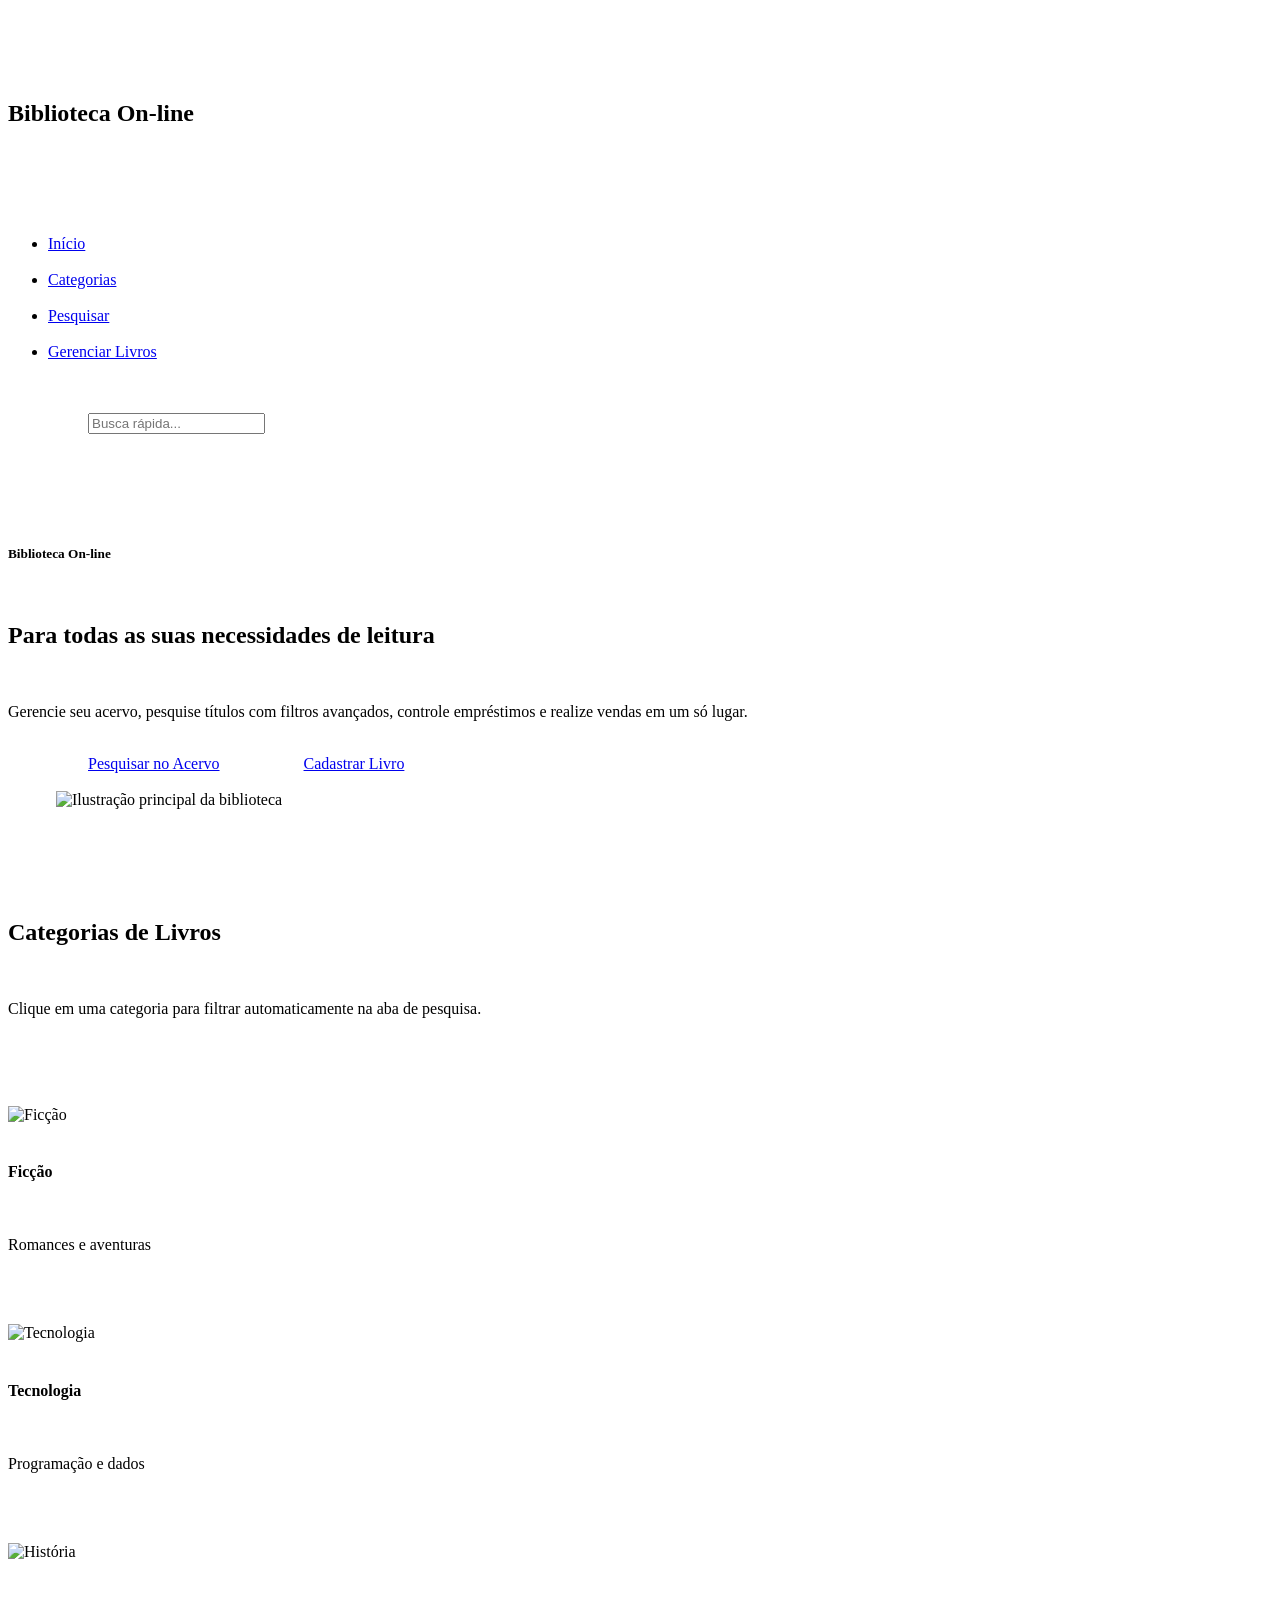
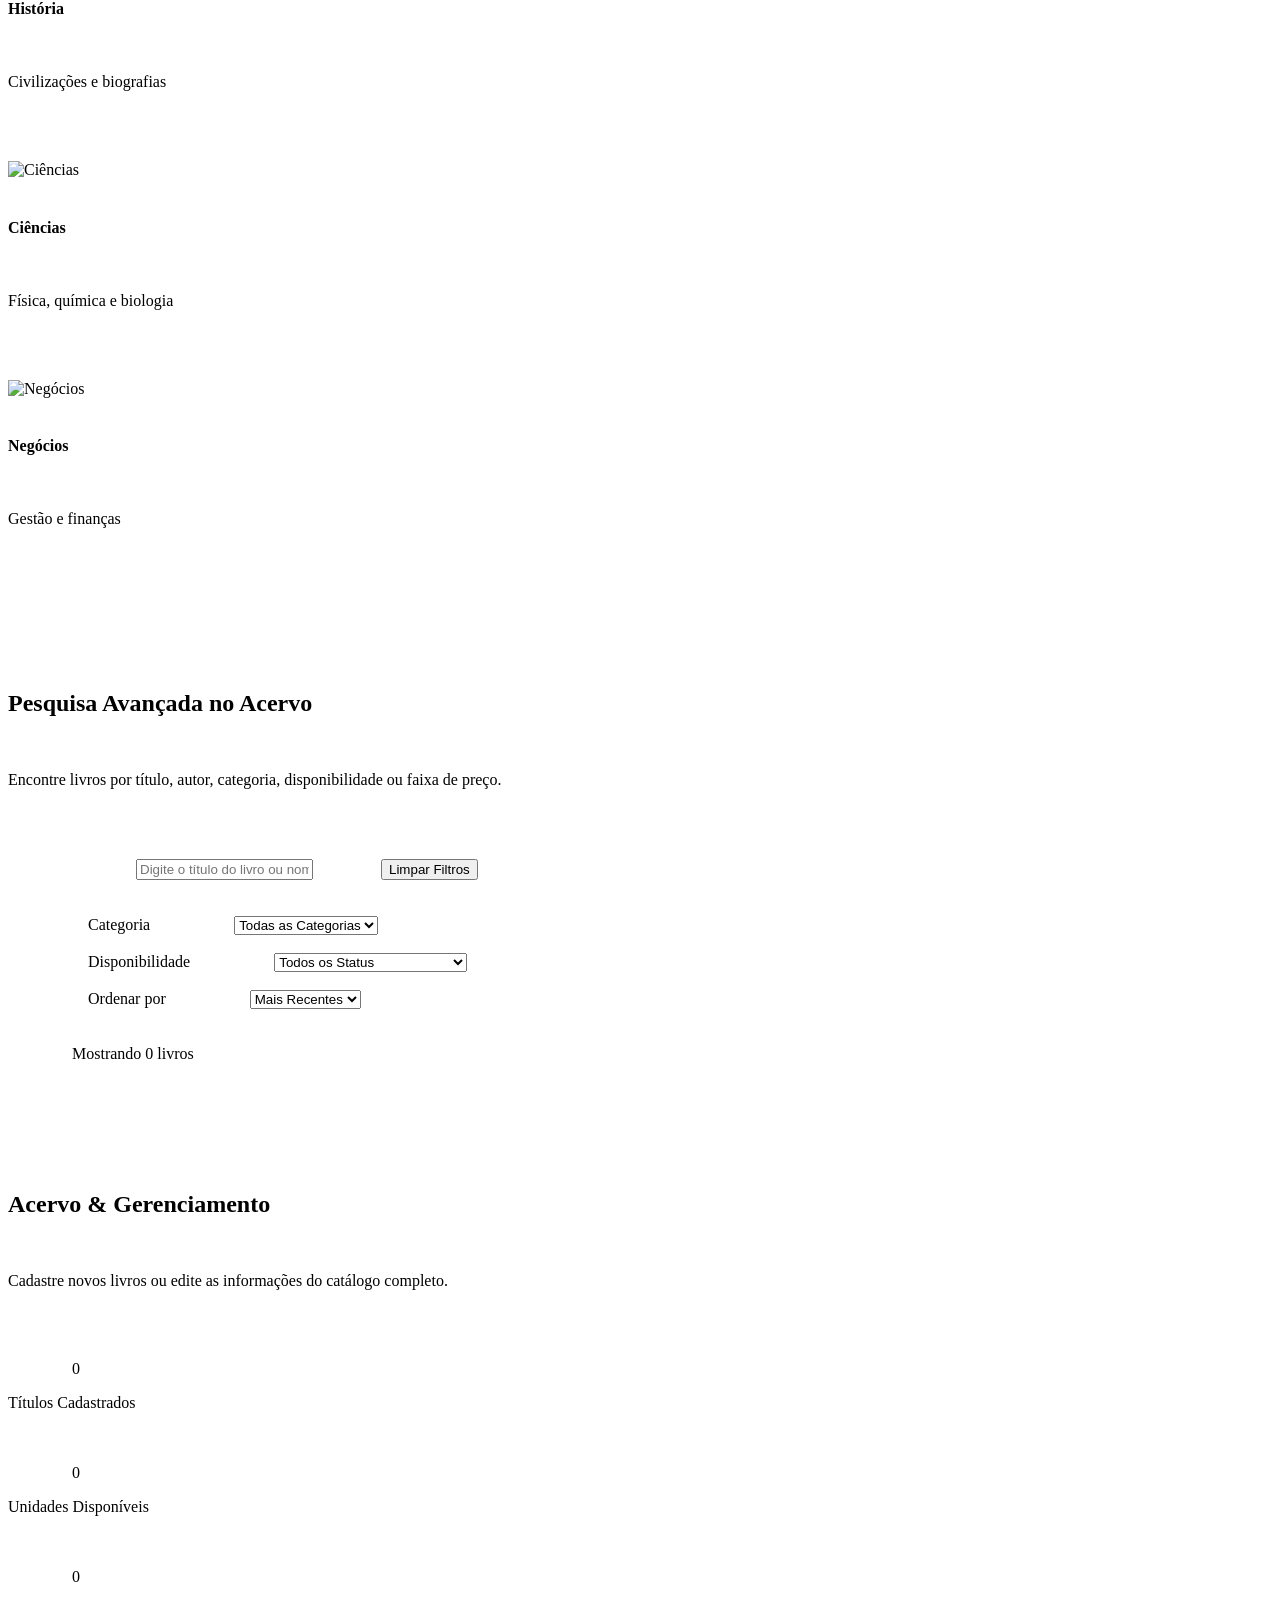
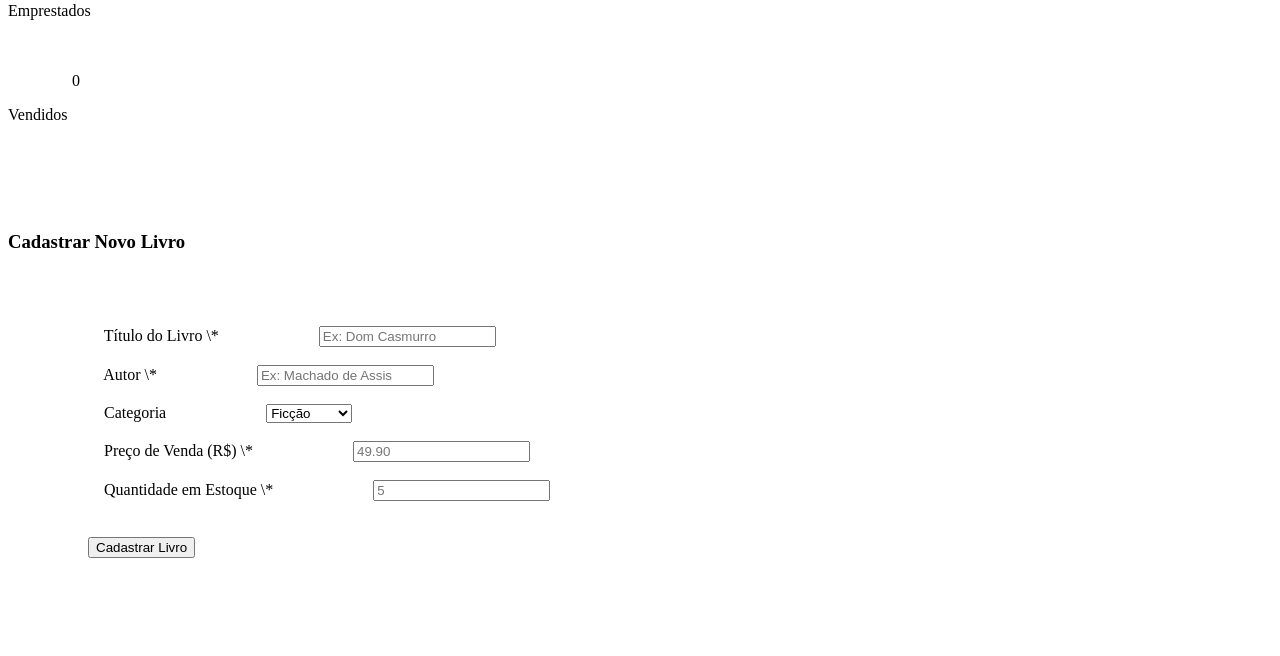
==== index.html @ e3239212 "Corrigir formatação do HTML da biblioteca" ====
<!DOCTYPE html>

<html lang="pt-br">

<head>

    <meta charset="UTF-8">

    <meta http-equiv="X-UA-Compatible" content="IE=edge">

    <meta name="viewport" content="width=device-width, initial-scale=1.0">

    <title>Biblioteca On-line</title>

    <!-- Google Fonts: Poppins -->

    <link href="https\://fonts.googleapis.com/css2?family=Poppins:wght\@300;400;500;600;700&display=swap" rel="stylesheet">

    <!-- Boxicons CDN -->

    <link rel="stylesheet" href="https\://unpkg.com/boxicons\@latest/css/boxicons.min.css">

    <!-- CSS Customizado -->

    <link rel="stylesheet" href="./style.css">

</head>

<body>

    <header id="inicio">

        <nav class="navbar">

            <div class="logo">

                <h2>Biblioteca On-line</h2>

            </div>



            <div class="navmenu">

                <ul>        

                    <li><a href="#inicio">Início</a></li>

                    <li><a href="#categorias">Categorias</a></li>

                    <li><a href="#pesquisa" class="nav-destaque"><i class="bx bx-search"></i> Pesquisar</a></li>

                    <li><a href="#catalogo">Gerenciar Livros</a></li>

                </ul>



                <div class="campo-de-busca">

                    <input type="search" id="inputBuscaTopo" class="procurar" placeholder="Busca rápida...">

                    <i class="bx bx-search" id="btnBuscaTopo"></i>

                </div>

            </div>

        </nav>



        <div class="main-header">

            <div class="header">

                <h5>Biblioteca On-line</h5>

                <h2>Para todas as suas necessidades de leitura</h2>

                <p>Gerencie seu acervo, pesquise títulos com filtros avançados, controle empréstimos e realize vendas em um só lugar.</p>

                <div class="hero-btns">

                    <a href="#pesquisa" class="btn">Pesquisar no Acervo</a>

                    <a href="#catalogo" class="btn btn-outline">Cadastrar Livro</a>

                </div>

            </div>



            <img src="./images/slider-img.png" alt="Ilustração principal da biblioteca">

        </div>

    </header>



    <!-- Seção de Categorias -->

    <section class="categories" id="categorias">

        <div class="cat-row">

            <div class="cat-header">

                <h2>Categorias de Livros</h2>

                <p>Clique em uma categoria para filtrar automaticamente na aba de pesquisa.</p>

            </div>



            <div class="cat-books">

                <div class="books cat-clicavel" onclick="filtrarPorCategoria('Ficção')">

                    <div class="book-img"><img src="./images/cat1.png" alt="Ficção"></div>

                    <h4>Ficção</h4>

                    <p>Romances e aventuras</p>

                </div>

                <div class="books cat-clicavel" onclick="filtrarPorCategoria('Tecnologia')">

                    <div class="book-img"><img src="./images/cat2.png" alt="Tecnologia"></div>

                    <h4>Tecnologia</h4>

                    <p>Programação e dados</p>

                </div>

                <div class="books cat-clicavel" onclick="filtrarPorCategoria('História')">

                    <div class="book-img"><img src="./images/cat3.png" alt="História"></div>

                    <h4>História</h4>

                    <p>Civilizações e biografias</p>

                </div>

                <div class="books cat-clicavel" onclick="filtrarPorCategoria('Ciências')">

                    <div class="book-img"><img src="./images/cat4.png" alt="Ciências"></div>

                    <h4>Ciências</h4>

                    <p>Física, química e biologia</p>

                </div>

                <div class="books cat-clicavel" onclick="filtrarPorCategoria('Negócios')">

                    <div class="book-img"><img src="./images/cat5.png" alt="Negócios"></div>

                    <h4>Negócios</h4>

                    <p>Gestão e finanças</p>

                </div>

            </div>

        </div>

    </section>



    <!-- ABA EXCLUSIVA DE PESQUISA AVANÇADA -->

    <section class="pesquisa-section" id="pesquisa">

        <div class="cat-header">

            <h2>Pesquisa Avançada no Acervo</h2>

            <p>Encontre livros por título, autor, categoria, disponibilidade ou faixa de preço.</p>

        </div>



        <div class="pesquisa-box">

            <div class="pesquisa-barra-principal">

                <i class="bx bx-search"></i>

                <input type="text" id="pesquisaTexto" placeholder="Digite o título do livro ou nome do autor...">

                <button type="button" id="btnLimparPesquisa" class="btn-limpar-pesquisa">Limpar Filtros</button>

            </div>



            <div class="pesquisa-filtros-grid">

                <div class="input-group">

                    <label for="filtroCategoria">Categoria</label>

                    <select id="filtroCategoria">

                        <option value="todas">Todas as Categorias</option>

                        <option value="Ficção">Ficção</option>

                        <option value="Tecnologia">Tecnologia</option>

                        <option value="História">História</option>

                        <option value="Ciências">Ciências</option>

                        <option value="Negócios">Negócios</option>

                    </select>

                </div>



                <div class="input-group">

                    <label for="filtroStatus">Disponibilidade</label>

                    <select id="filtroStatus">

                        <option value="todos">Todos os Status</option>

                        <option value="disponivel">Disponível em Estoque</option>

                        <option value="emprestado">Com Unidades Emprestadas</option>

                        <option value="esgotado">Esgotados (Estoque 0)</option>

                    </select>

                </div>



                <div class="input-group">

                    <label for="filtroOrdenacao">Ordenar por</label>

                    <select id="filtroOrdenacao">

                        <option value="recentes">Mais Recentes</option>

                        <option value="az">Título (A - Z)</option>

                        <option value="menor-preco">Menor Preço</option>

                        <option value="maior-preco">Maior Preço</option>

                        <option value="maior-estoque">Maior Estoque</option>

                    </select>

                </div>

            </div>



            <div class="pesquisa-status-bar">

                <span id="contadorResultados">Mostrando 0 livros</span>

            </div>

        </div>



        <!-- Resultados da Pesquisa -->

        <div id="resultadosPesquisa" class="livros-grid"></div>

    </section>



    <!-- Seção de Gerenciamento (Cadastrar, Editar, Emprestar, Comprar, Excluir) -->

    <section class="catalogo-section" id="catalogo">

        <div class="cat-header">

            <h2>Acervo & Gerenciamento</h2>

            <p>Cadastre novos livros ou edite as informações do catálogo completo.</p>

        </div>



        <!-- Painel de Resumo -->

        <div class="resumo-painel">

            <div class="card-resumo">

                <span id="totalLivros">0</span>

                <p>Títulos Cadastrados</p>

            </div>

            <div class="card-resumo">

                <span id="totalDisponiveis">0</span>

                <p>Unidades Disponíveis</p>

            </div>

            <div class="card-resumo">

                <span id="totalEmprestados">0</span>

                <p>Emprestados</p>

            </div>

            <div class="card-resumo">

                <span id="totalVendidos">0</span>

                <p>Vendidos</p>

            </div>

        </div>



        <!-- Formulário de Cadastro / Edição -->

        <div class="form-container">

            <h3 id="formTitulo">Cadastrar Novo Livro</h3>

            <form id="livroForm">

                <input type="hidden" id="livroId">



                <div class="form-grid">

                    <div class="input-group">

                        <label for="titulo">Título do Livro \*</label>

                        <input type="text" id="titulo" placeholder="Ex: Dom Casmurro" *required*>

                    </div>



                    <div class="input-group">

                        <label for="autor">Autor \*</label>

                        <input type="text" id="autor" placeholder="Ex: Machado de Assis" *required*>

                    </div>



                    <div class="input-group">

                        <label for="categoria">Categoria</label>

                        <select id="categoria">

                            <option value="Ficção">Ficção</option>

                            <option value="Tecnologia">Tecnologia</option>

                            <option value="História">História</option>

                            <option value="Ciências">Ciências</option>

                            <option value="Negócios">Negócios</option>

                        </select>

                    </div>



                    <div class="input-group">

                        <label for="preco">Preço de Venda (R$) \*</label>

                        <input type="number" id="preco" step="0.01" min="0" placeholder="49.90" *required*>

                    </div>



                    <div class="input-group">

                        <label for="estoque">Quantidade em Estoque \*</label>

                        <input type="number" id="estoque" min="0" placeholder="5" *required*>

                    </div>

                </div>



                <div class="form-actions">

                    <button type="submit" class="btn-salvar" id="btnSalvar">Cadastrar Livro</button>

                    <button type="button" class="btn-cancelar" id="btnCancelar" style="display: none;">Cancelar Edição</button>

                </div>

            </form>

        </div>



        <!-- Lista Completa do Acervo -->

        <div id="listaLivros" class="livros-grid"></div>

    </section>



    <!-- Arquivo JavaScript -->

    <script src="./script.js"></script>

</body>

</html>
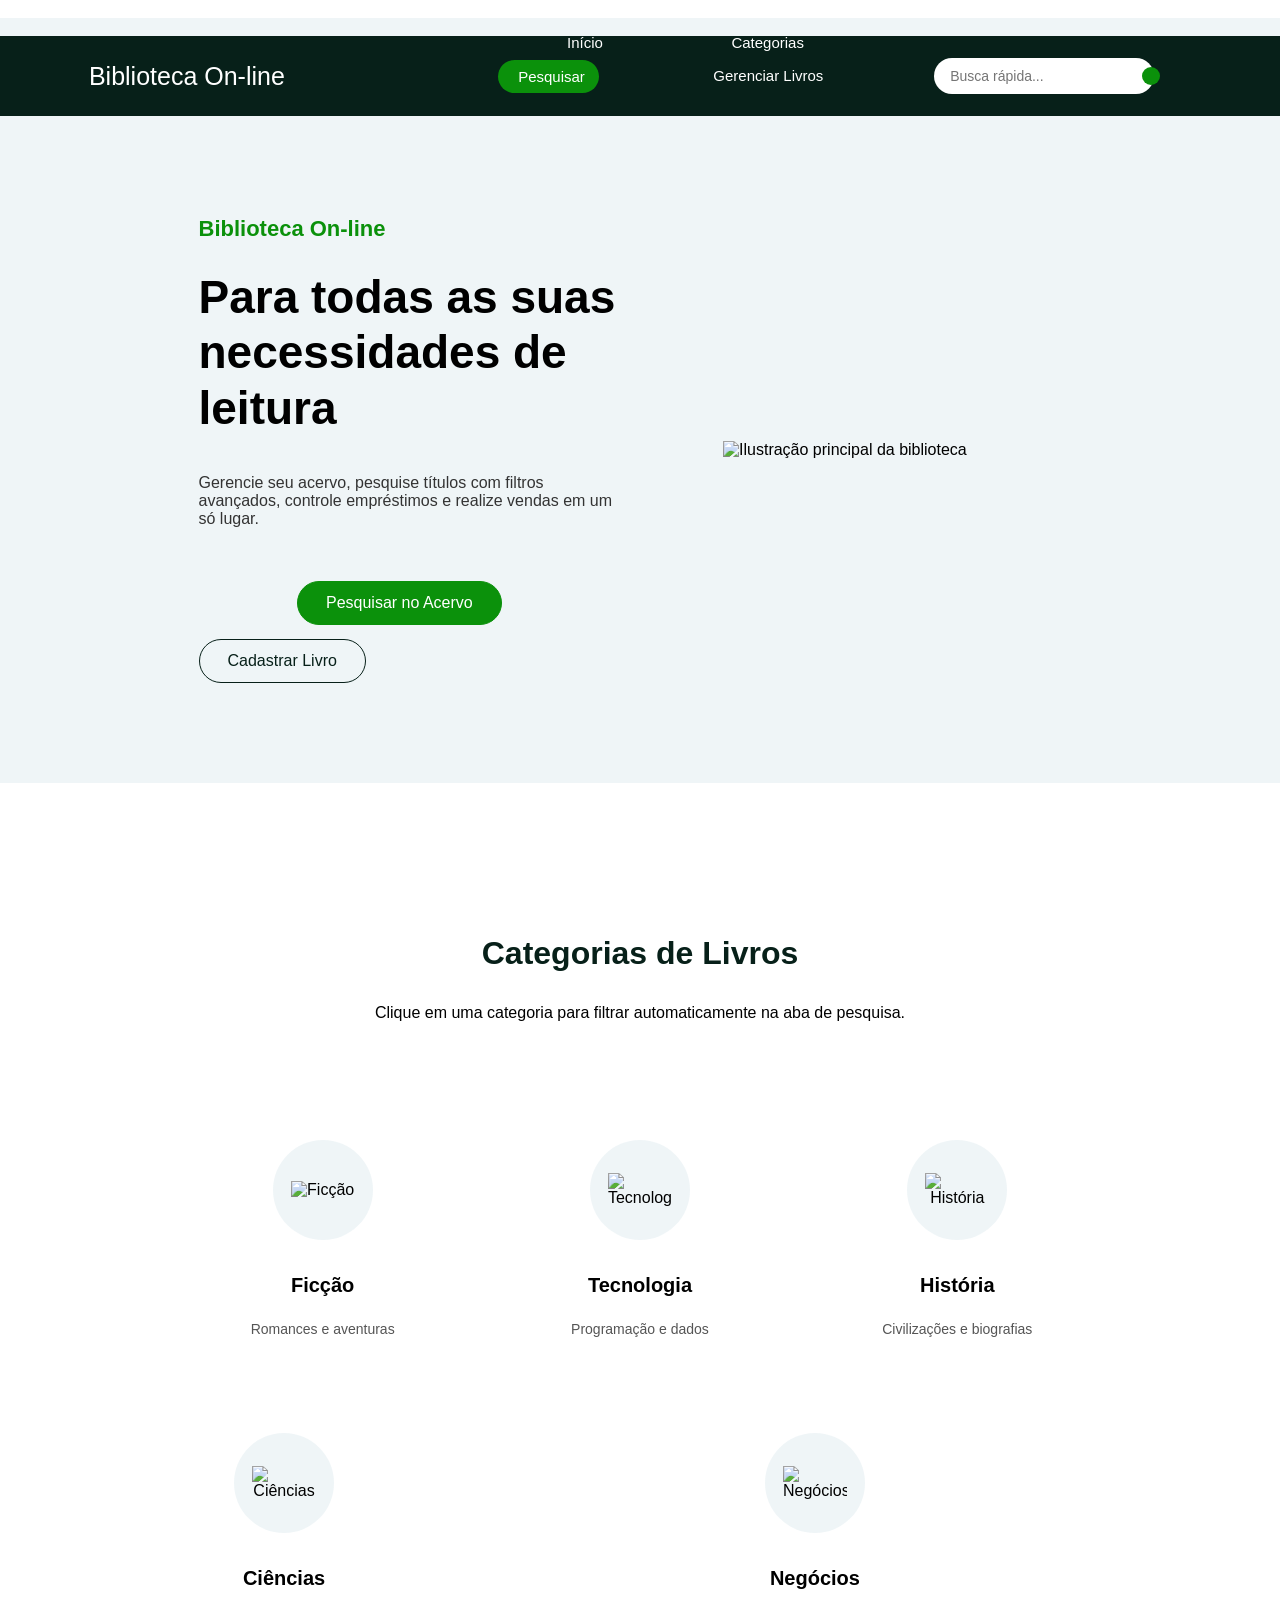
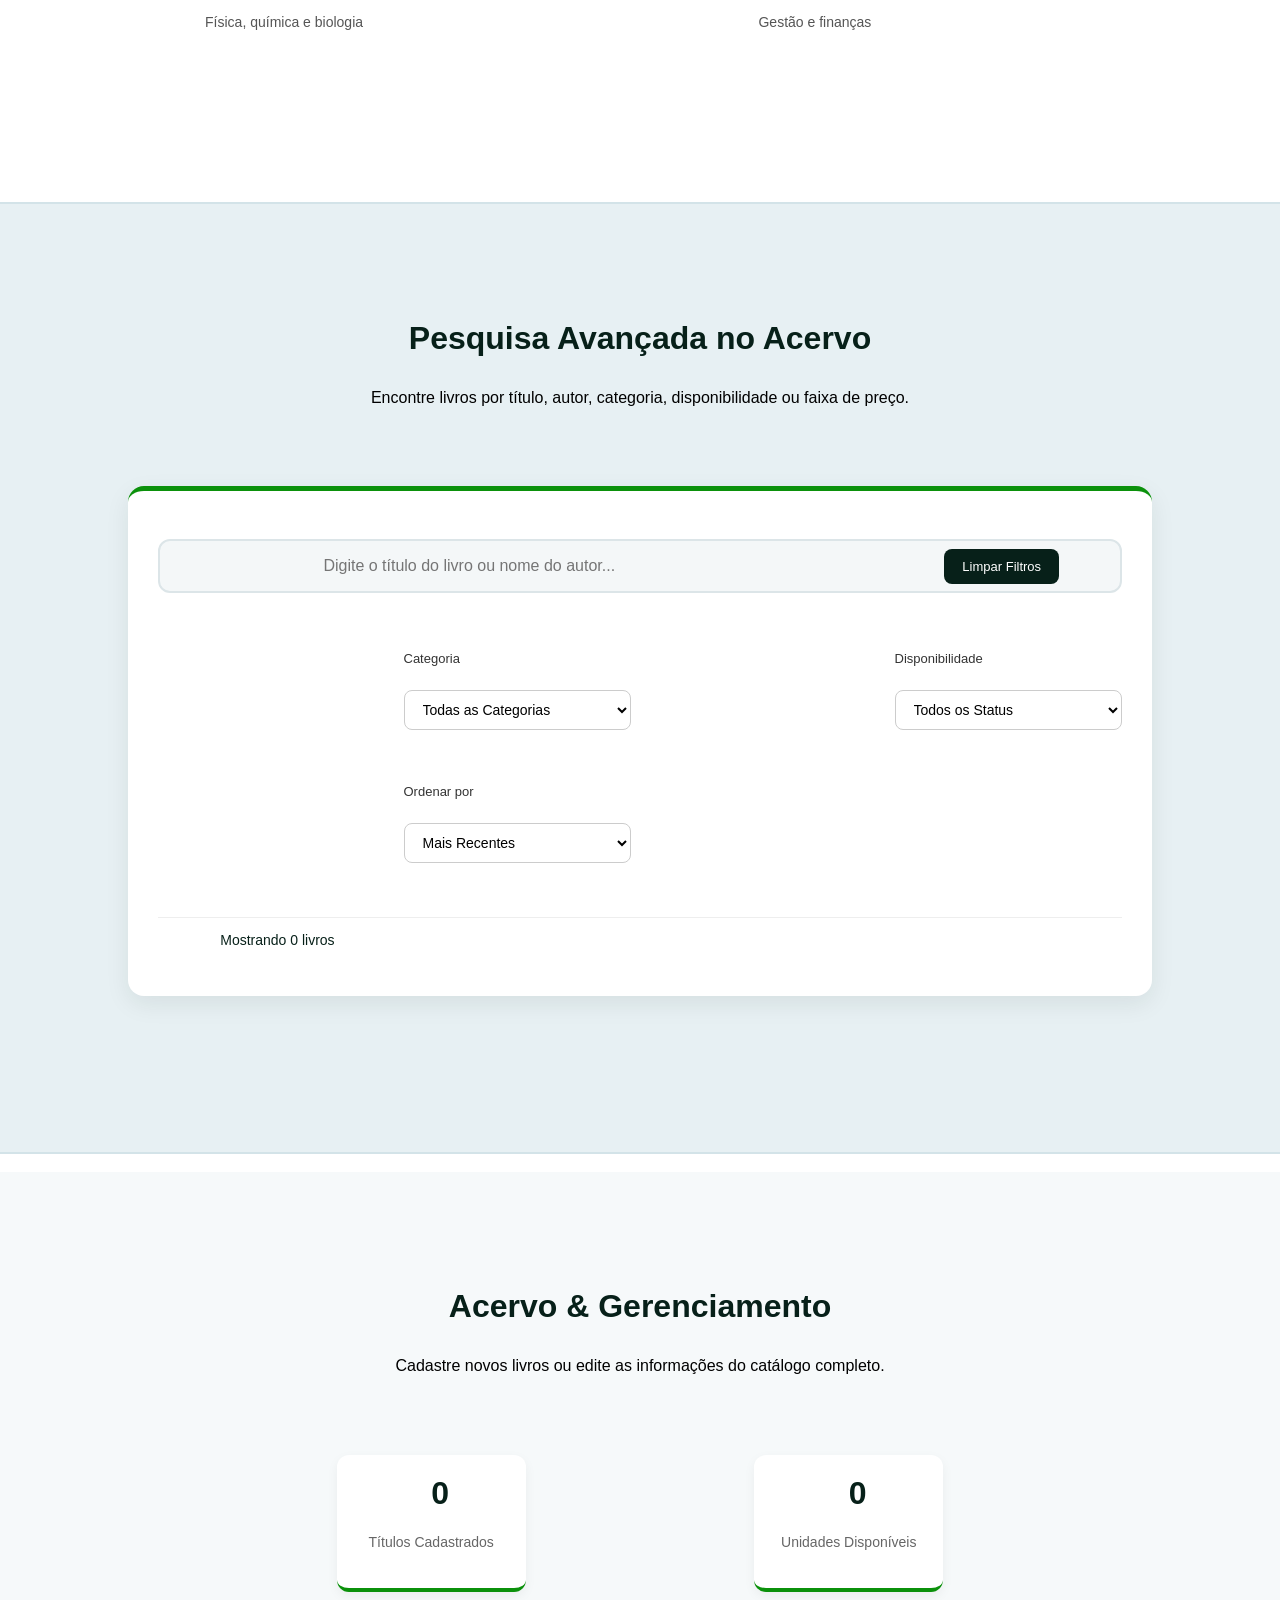
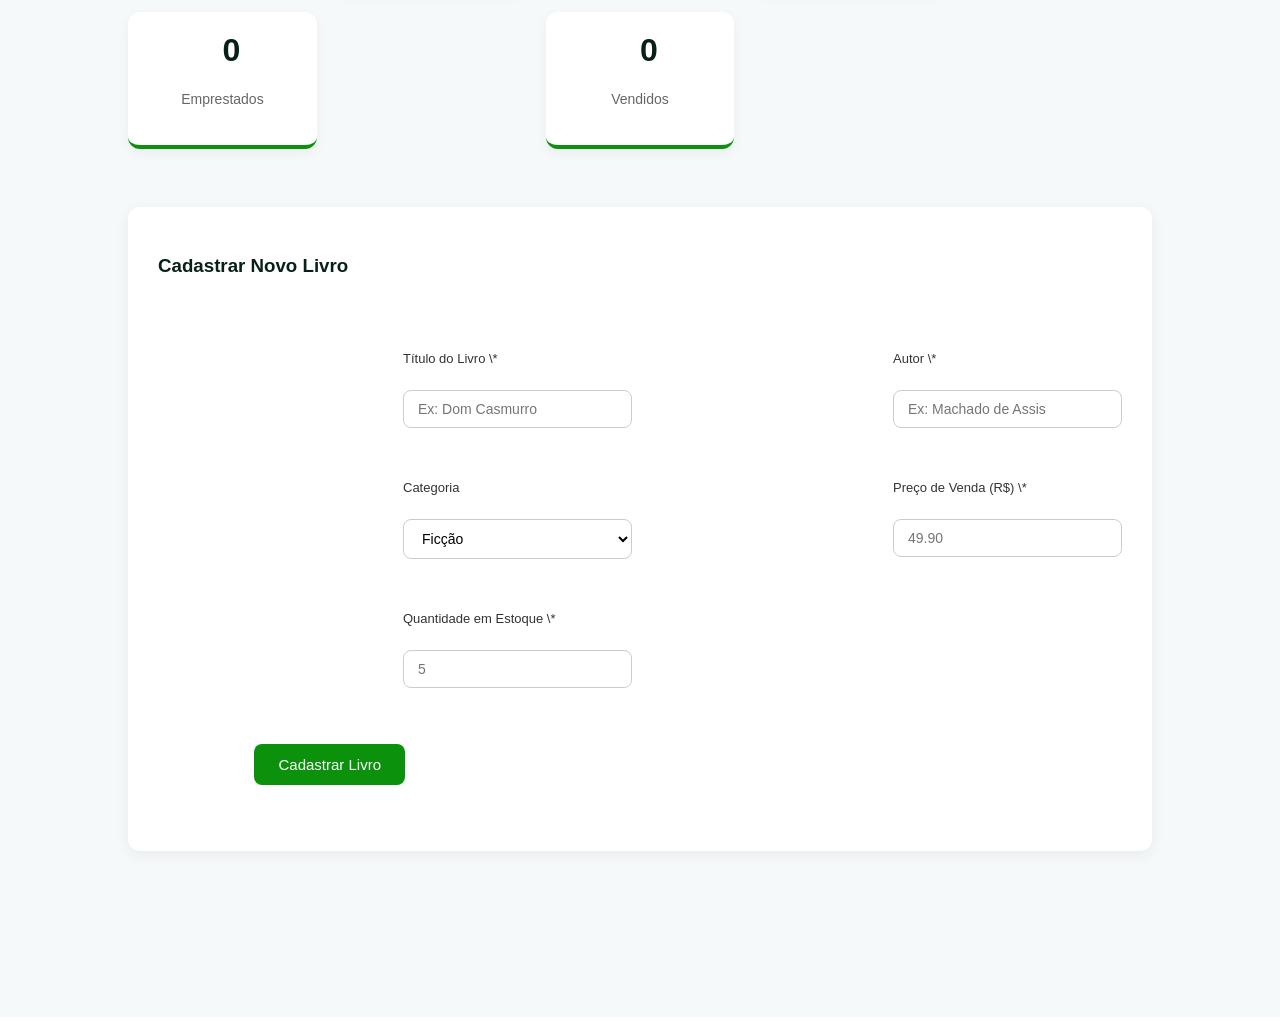
==== commit b12a7932: "Corrige recursos e carregamento do Supabase" ====
--- a/index.html
+++ b/index.html
@@ -364,7 +364,7 @@
 
                         <label for="titulo">Título do Livro \*</label>
 
-                        <input type="text" id="titulo" placeholder="Ex: Dom Casmurro" *required*>
+                        <input type="text" id="titulo" placeholder="Ex: Dom Casmurro" required>
 
                     </div>
 
@@ -374,7 +374,7 @@
 
                         <label for="autor">Autor \*</label>
 
-                        <input type="text" id="autor" placeholder="Ex: Machado de Assis" *required*>
+                        <input type="text" id="autor" placeholder="Ex: Machado de Assis" required>
 
                     </div>
 
@@ -406,7 +406,7 @@
 
                         <label for="preco">Preço de Venda (R$) \*</label>
 
-                        <input type="number" id="preco" step="0.01" min="0" placeholder="49.90" *required*>
+                        <input type="number" id="preco" step="0.01" min="0" placeholder="49.90" required>
 
                     </div>
 
@@ -416,7 +416,7 @@
 
                         <label for="estoque">Quantidade em Estoque \*</label>
 
-                        <input type="number" id="estoque" min="0" placeholder="5" *required*>
+                        <input type="number" id="estoque" min="0" placeholder="5" required>
 
                     </div>
 
--- a/style.css
+++ b/style.css
@@ -0,0 +1,746 @@
+* {
+    margin: 0;
+    padding: 0;
+    box-sizing: border-box;
+    text-decoration: none;
+    list-style: none;
+    font-family: 'Poppins', sans-serif;
+}
+
+html {
+    scroll-behavior: smooth;
+}
+
+.navbar {
+    display: flex;
+    justify-content: space-between;
+    align-items: center;
+    width: 100%;
+    height: 80px;
+    background: #072019;
+    padding: 0 40px;
+    position: sticky;
+    top: 0;
+    z-index: 1000;
+}
+
+.navbar h2 {
+    color: #ffffff;
+    font-size: 25px;
+    font-weight: 500;
+}
+
+.navmenu {
+    display: flex;
+    align-items: center;
+    gap: 20px;
+}
+
+.navmenu li {
+    display: inline-block;
+}
+
+.navmenu li a {
+    color: #ffffff;
+    padding: 8px 14px;
+    font-size: 15px;
+    font-weight: 500;
+    border-radius: 20px;
+    transition: all 0.3s;
+}
+
+.navmenu li a:hover {
+    color: #0b910b;
+}
+
+.navmenu li a.nav-destaque {
+    background-color: #0b910b;
+    color: #ffffff;
+    display: inline-flex;
+    align-items: center;
+    gap: 6px;
+}
+
+.navmenu li a.nav-destaque:hover {
+    background-color: #086e08;
+    color: #ffffff;
+}
+
+.campo-de-busca {
+    display: flex;
+    align-items: center;
+    position: relative;
+}
+
+.campo-de-busca .procurar {
+    padding: 10px 42px 10px 16px;
+    border-radius: 50px;
+    font-size: 14px;
+    border: none;
+    outline: none;
+    width: 220px;
+}
+
+.campo-de-busca i {
+    color: #ffffff;
+    position: absolute;
+    right: 4px;
+    background-color: #0b910b;
+    padding: 9px;
+    border-radius: 50%;
+    cursor: pointer;
+}
+
+header {
+    background: #e7f0f3ac;
+    width: 100%;
+    min-height: 85vh;
+    display: flex;
+    flex-direction: column;
+}
+
+.main-header {
+    width: 80%;
+    margin: auto;
+    display: flex;
+    align-items: center;
+    justify-content: space-between;
+    padding: 40px 0;
+    gap: 30px;
+}
+
+.main-header h5 {
+    font-size: 22px;
+    color: #0b910b;
+    font-weight: 600;
+}
+
+.main-header h2 {
+    color: #000000;
+    font-size: 46px;
+    max-width: 500px;
+    margin: 10px 0 20px 0;
+    line-height: 1.2;
+}
+
+.main-header p {
+    margin-bottom: 35px;
+    max-width: 500px;
+    color: #333;
+}
+
+.hero-btns {
+    display: flex;
+    gap: 14px;
+    flex-wrap: wrap;
+}
+
+.main-header .btn {
+    display: inline-block;
+    background: #0b910b;
+    border: 1px solid #0b910b;
+    font-size: 16px;
+    color: #ffffff;
+    padding: 12px 28px;
+    border-radius: 50px;
+    transition: all 0.3s;
+}
+
+.main-header .btn:hover {
+    background: #086e08;
+}
+
+.main-header .btn-outline {
+    background: transparent;
+    color: #072019;
+    border-color: #072019;
+}
+
+.main-header .btn-outline:hover {
+    background: #072019;
+    color: #ffffff;
+}
+
+/* Categorias */
+.categories {
+    width: 80%;
+    margin: auto;
+    padding: 80px 0;
+    text-align: center;
+}
+
+.cat-header {
+    max-width: 650px;
+    margin: 0 auto 40px auto;
+    text-align: center;
+}
+
+.cat-header h2 {
+    font-size: 32px;
+    padding-bottom: 10px;
+    color: #072019;
+}
+
+.cat-books {
+    display: flex;
+    justify-content: space-around;
+    flex-wrap: wrap;
+    gap: 20px;
+}
+
+.cat-books .books {
+    width: 200px;
+    padding: 20px;
+    border-radius: 14px;
+    transition: transform 0.25s, box-shadow 0.25s;
+}
+
+.cat-clicavel {
+    cursor: pointer;
+}
+
+.cat-clicavel:hover {
+    transform: translateY(-6px);
+    box-shadow: 0 8px 20px rgba(0,0,0,0.08);
+    background-color: #ffffff;
+}
+
+.cat-books .books .book-img {
+    background-color: #e7f0f3ac;
+    padding: 18px;
+    border-radius: 50%;
+    width: 100px;
+    height: 100px;
+    margin: 0 auto;
+    display: flex;
+    align-items: center;
+    justify-content: center;
+}
+
+.cat-books .books img {
+    width: 100%;
+}
+
+.cat-books .books h4 {
+    margin-top: 16px;
+    font-size: 20px;
+}
+
+.cat-books .books p {
+    font-size: 14px;
+    color: #555;
+    padding-top: 6px;
+}
+
+/* ABA EXCLUSIVA DE PESQUISA */
+.pesquisa-section {
+    background-color: #e7f0f3;
+    padding: 80px 10%;
+    border-top: 2px solid #d3e3e8;
+    border-bottom: 2px solid #d3e3e8;
+}
+
+.pesquisa-box {
+    background: #ffffff;
+    padding: 30px;
+    border-radius: 16px;
+    box-shadow: 0 8px 25px rgba(7, 32, 25, 0.08);
+    margin-bottom: 40px;
+    border-top: 5px solid #0b910b;
+}
+
+.pesquisa-barra-principal {
+    display: flex;
+    align-items: center;
+    background: #f4f7f8;
+    border: 2px solid #dce5e8;
+    border-radius: 12px;
+    padding: 6px 12px 6px 18px;
+    margin-bottom: 22px;
+    transition: border-color 0.3s;
+}
+
+.pesquisa-barra-principal:focus-within {
+    border-color: #0b910b;
+    background: #ffffff;
+}
+
+.pesquisa-barra-principal i {
+    font-size: 24px;
+    color: #0b910b;
+    margin-right: 12px;
+}
+
+.pesquisa-barra-principal input {
+    flex: 1;
+    border: none;
+    background: transparent;
+    font-size: 16px;
+    padding: 10px 0;
+    outline: none;
+    color: #072019;
+}
+
+.btn-limpar-pesquisa {
+    background: #072019;
+    color: #ffffff;
+    border: none;
+    padding: 10px 18px;
+    border-radius: 8px;
+    font-size: 13px;
+    font-weight: 500;
+    cursor: pointer;
+    transition: background 0.3s;
+}
+
+.btn-limpar-pesquisa:hover {
+    background: #0b910b;
+}
+
+.pesquisa-filtros-grid {
+    display: grid;
+    grid-template-columns: repeat(auto-fit, minmax(220px, 1fr));
+    gap: 18px;
+}
+
+.pesquisa-status-bar {
+    margin-top: 18px;
+    padding-top: 14px;
+    border-top: 1px solid #eee;
+    font-size: 14px;
+    font-weight: 500;
+    color: #072019;
+}
+
+.sem-resultados {
+    grid-column: 1 / -1;
+    text-align: center;
+    background: #ffffff;
+    padding: 40px;
+    border-radius: 12px;
+    color: #555;
+}
+
+/* Seção de Catálogo e Gerenciamento */
+.catalogo-section {
+    background-color: #f6f9fa;
+    padding: 80px 10%;
+}
+
+.resumo-painel {
+    display: grid;
+    grid-template-columns: repeat(auto-fit, minmax(180px, 1fr));
+    gap: 20px;
+    margin-bottom: 40px;
+}
+
+.card-resumo {
+    background: #ffffff;
+    padding: 20px;
+    border-radius: 12px;
+    text-align: center;
+    box-shadow: 0 4px 12px rgba(0,0,0,0.05);
+    border-bottom: 4px solid #0b910b;
+}
+
+.card-resumo span {
+    font-size: 32px;
+    font-weight: 700;
+    color: #072019;
+}
+
+.card-resumo p {
+    font-size: 14px;
+    color: #666;
+    margin-top: 4px;
+}
+
+/* Formulário */
+.form-container {
+    background: #ffffff;
+    padding: 30px;
+    border-radius: 12px;
+    box-shadow: 0 4px 15px rgba(0,0,0,0.06);
+    margin-bottom: 50px;
+}
+
+.form-container h3 {
+    margin-bottom: 20px;
+    color: #072019;
+}
+
+.form-grid {
+    display: grid;
+    grid-template-columns: repeat(auto-fit, minmax(200px, 1fr));
+    gap: 16px;
+}
+
+.input-group {
+    display: flex;
+    flex-direction: column;
+}
+
+.input-group label {
+    font-size: 13px;
+    font-weight: 500;
+    margin-bottom: 6px;
+    color: #333;
+}
+
+.input-group input,
+.input-group select {
+    padding: 10px 14px;
+    border: 1px solid #ccc;
+    border-radius: 8px;
+    font-size: 14px;
+    outline: none;
+    background: #fff;
+}
+
+.input-group input:focus,
+.input-group select:focus {
+    border-color: #0b910b;
+}
+
+.form-actions {
+    margin-top: 20px;
+    display: flex;
+    gap: 12px;
+}
+
+.btn-salvar {
+    background: #0b910b;
+    color: #fff;
+    border: none;
+    padding: 12px 24px;
+    border-radius: 8px;
+    font-size: 15px;
+    font-weight: 500;
+    cursor: pointer;
+    transition: background 0.3s;
+}
+
+.btn-salvar:hover {
+    background: #086e08;
+}
+
+.btn-cancelar {
+    background: #6c757d;
+    color: #fff;
+    border: none;
+    padding: 12px 24px;
+    border-radius: 8px;
+    font-size: 15px;
+    cursor: pointer;
+}
+
+/* Grid de Livros */
+.livros-grid {
+    display: grid;
+    grid-template-columns: repeat(auto-fill, minmax(290px, 1fr));
+    gap: 24px;
+}
+
+.livro-card {
+    background: #ffffff;
+    border-radius: 12px;
+    padding: 22px;
+    box-shadow: 0 4px 12px rgba(0,0,0,0.06);
+    display: flex;
+    flex-direction: column;
+    justify-content: space-between;
+    border-top: 4px solid #072019;
+}
+
+.livro-badge {
+    display: inline-block;
+    background: #e7f0f3;
+    color: #072019;
+    font-size: 12px;
+    font-weight: 600;
+    padding: 4px 10px;
+    border-radius: 20px;
+    margin-bottom: 10px;
+}
+
+.livro-card h4 {
+    font-size: 19px;
+    color: #072019;
+    margin-bottom: 4px;
+}
+
+.livro-autor {
+    font-size: 14px;
+    color: #666;
+    margin-bottom: 14px;
+}
+
+.livro-detalhes {
+    background: #f8f9fa;
+    padding: 12px;
+    border-radius: 8px;
+    margin-bottom: 16px;
+    font-size: 13px;
+    line-height: 1.7;
+}
+
+.livro-preco {
+    font-size: 18px;
+    font-weight: 700;
+    color: #0b910b;
+}
+
+.livro-acoes {
+    display: grid;
+    grid-template-columns: 1fr 1fr;
+    gap: 8px;
+}
+
+.btn-acao {
+    padding: 8px 10px;
+    border: none;
+    border-radius: 6px;
+    font-size: 13px;
+    font-weight: 500;
+    cursor: pointer;
+    color: #fff;
+    transition: opacity 0.2s;
+}
+
+.btn-acao:hover {
+    opacity: 0.88;
+}
+
+.btn-acao:disabled {
+    background-color: #ccc !important;
+    cursor: not-allowed;
+}
+
+.btn-emprestar { background-color: #0d6efd; }
+.btn-devolver  { background-color: #198754; }
+.btn-comprar   { background-color: #0b910b; }
+.btn-editar    { background-color: #f59e0b; color: #000; }
+.btn-excluir   { background-color: #dc3545; grid-column: span 2; }
+
+
+/* Ajustes de alinhamento e responsividade */
+.navmenu {
+    flex: 1;
+    justify-content: flex-end;
+    min-width: 0;
+}
+
+.navmenu ul {
+    display: flex;
+    align-items: center;
+    justify-content: center;
+    flex-wrap: wrap;
+    gap: 8px;
+}
+
+.main-header {
+    min-height: 520px;
+}
+
+.main-header > .header {
+    flex: 1 1 50%;
+    min-width: 0;
+}
+
+.main-header > img {
+    display: block;
+    width: min(44%, 480px);
+    max-height: 430px;
+    object-fit: contain;
+}
+
+.cat-header p {
+    line-height: 1.6;
+}
+
+.pesquisa-section,
+.catalogo-section {
+    overflow: hidden;
+}
+
+.pesquisa-barra-principal input {
+    min-width: 0;
+}
+
+.livros-grid {
+    align-items: stretch;
+}
+
+.livro-card {
+    min-width: 0;
+    overflow-wrap: anywhere;
+}
+
+.form-actions {
+    flex-wrap: wrap;
+}
+
+@media (max-width: 1050px) {
+    .navbar {
+        height: auto;
+        min-height: 80px;
+        padding: 16px 24px;
+        gap: 16px;
+        flex-wrap: wrap;
+    }
+
+    .navmenu {
+        width: 100%;
+        justify-content: center;
+        flex-wrap: wrap;
+    }
+
+    .main-header,
+    .categories {
+        width: 88%;
+    }
+
+    .main-header h2 {
+        font-size: clamp(30px, 5vw, 42px);
+    }
+}
+
+@media (max-width: 700px) {
+    .navbar {
+        justify-content: center;
+        padding: 16px;
+    }
+
+    .navbar h2 {
+        font-size: 22px;
+        text-align: center;
+    }
+
+    .navmenu {
+        flex-direction: column;
+        gap: 14px;
+    }
+
+    .navmenu ul {
+        width: 100%;
+        gap: 6px;
+    }
+
+    .navmenu li a {
+        display: inline-block;
+        padding: 8px 10px;
+        font-size: 13px;
+    }
+
+    .campo-de-busca {
+        width: min(100%, 340px);
+    }
+
+    .campo-de-busca .procurar {
+        width: 100%;
+    }
+
+    .main-header {
+        width: 90%;
+        min-height: auto;
+        padding: 48px 0;
+        flex-direction: column;
+        text-align: center;
+    }
+
+    .main-header h2 {
+        font-size: 34px;
+    }
+
+    .main-header p {
+        margin-left: auto;
+        margin-right: auto;
+    }
+
+    .hero-btns {
+        justify-content: center;
+    }
+
+    .main-header > img {
+        width: min(85%, 340px);
+        max-height: 280px;
+    }
+
+    .categories {
+        width: 90%;
+        padding: 55px 0;
+    }
+
+    .cat-books {
+        justify-content: center;
+    }
+
+    .pesquisa-section,
+    .catalogo-section {
+        padding: 55px 5%;
+    }
+
+    .pesquisa-box,
+    .form-container {
+        padding: 20px;
+    }
+
+    .pesquisa-barra-principal {
+        flex-wrap: wrap;
+        gap: 8px;
+        padding: 12px;
+    }
+
+    .pesquisa-barra-principal i {
+        font-size: 20px;
+        margin-right: 4px;
+    }
+
+    .pesquisa-barra-principal input {
+        flex: 1 1 calc(100% - 40px);
+        font-size: 14px;
+    }
+
+    .btn-limpar-pesquisa {
+        width: 100%;
+    }
+
+    .resumo-painel {
+        grid-template-columns: repeat(2, minmax(0, 1fr));
+        gap: 12px;
+    }
+
+    .card-resumo {
+        padding: 16px 10px;
+    }
+
+    .card-resumo span {
+        font-size: 26px;
+    }
+
+    .livros-grid {
+        grid-template-columns: minmax(0, 1fr);
+    }
+
+    .form-grid {
+        grid-template-columns: minmax(0, 1fr);
+    }
+}
+
+@media (max-width: 380px) {
+    .resumo-painel {
+        grid-template-columns: 1fr;
+    }
+
+    .main-header h2 {
+        font-size: 29px;
+    }
+
+    .livro-acoes {
+        grid-template-columns: 1fr;
+    }
+
+    .btn-excluir {
+        grid-column: auto;
+    }
+}
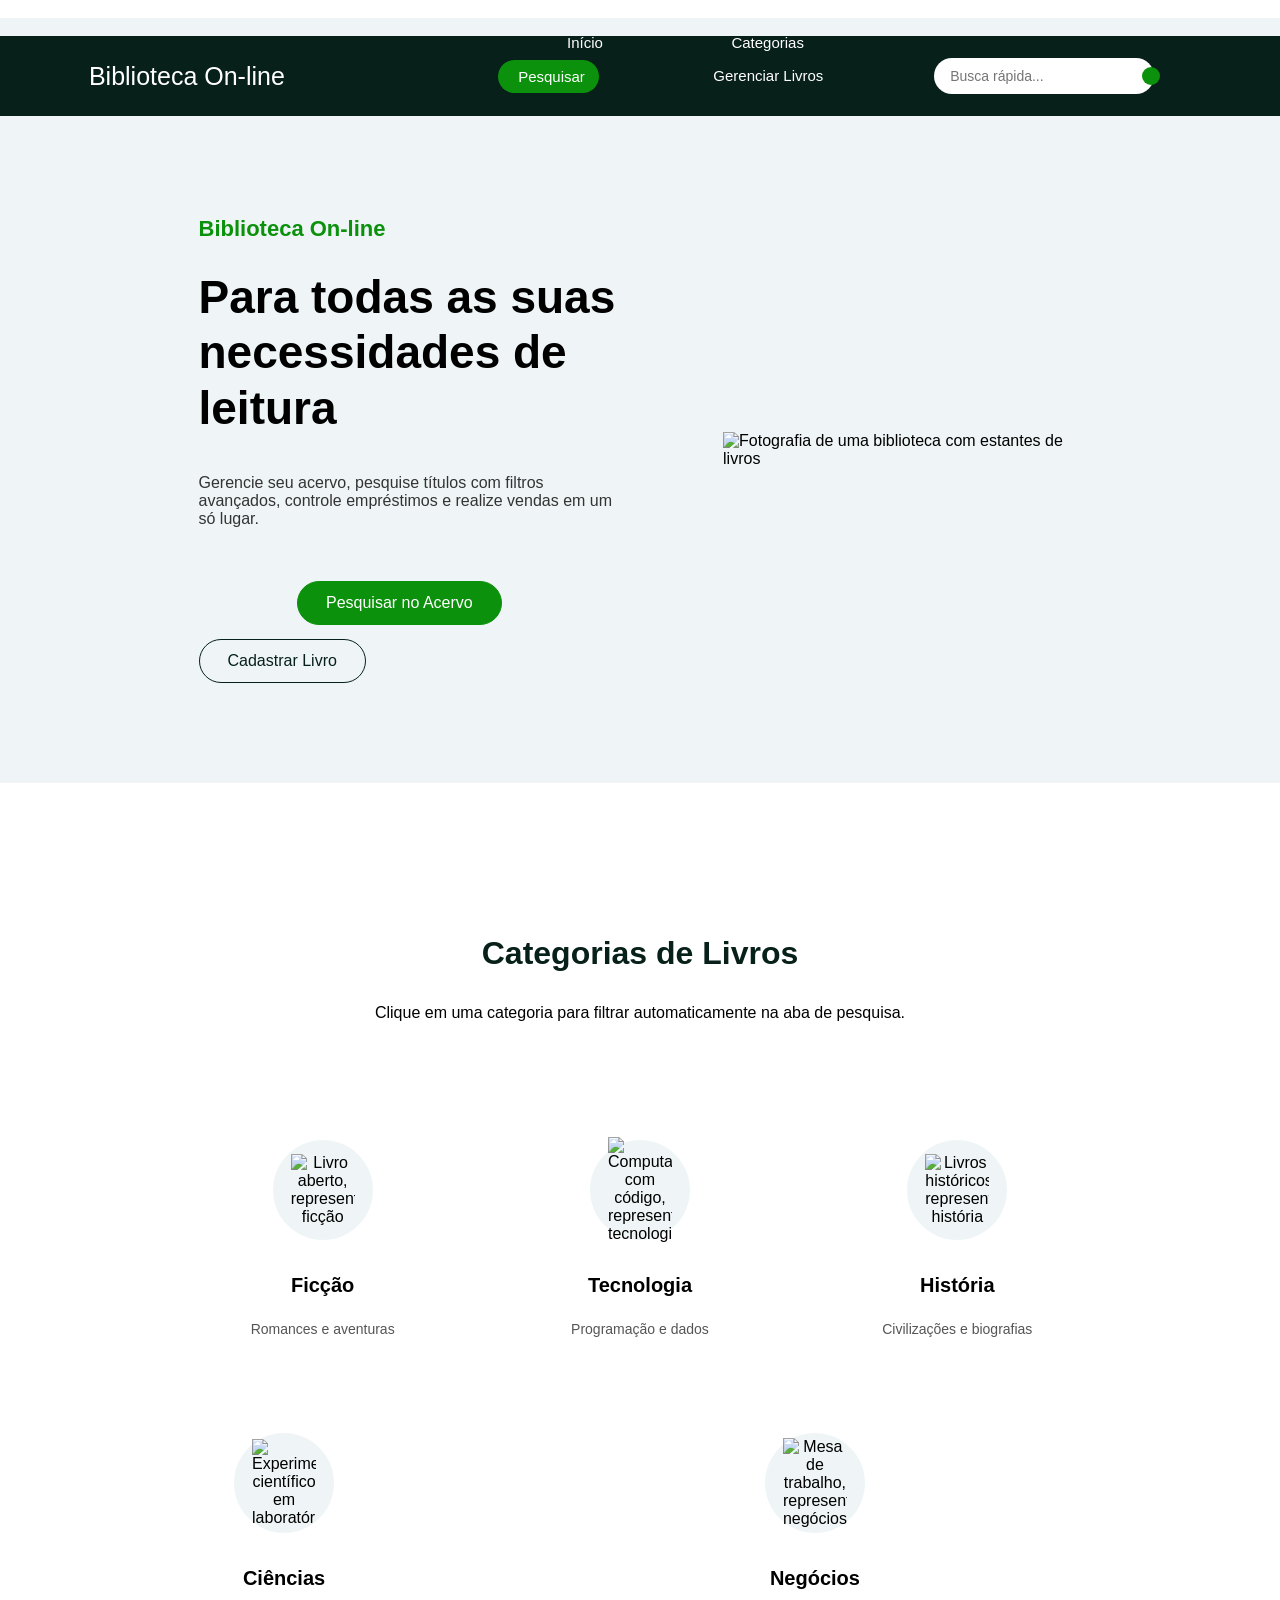
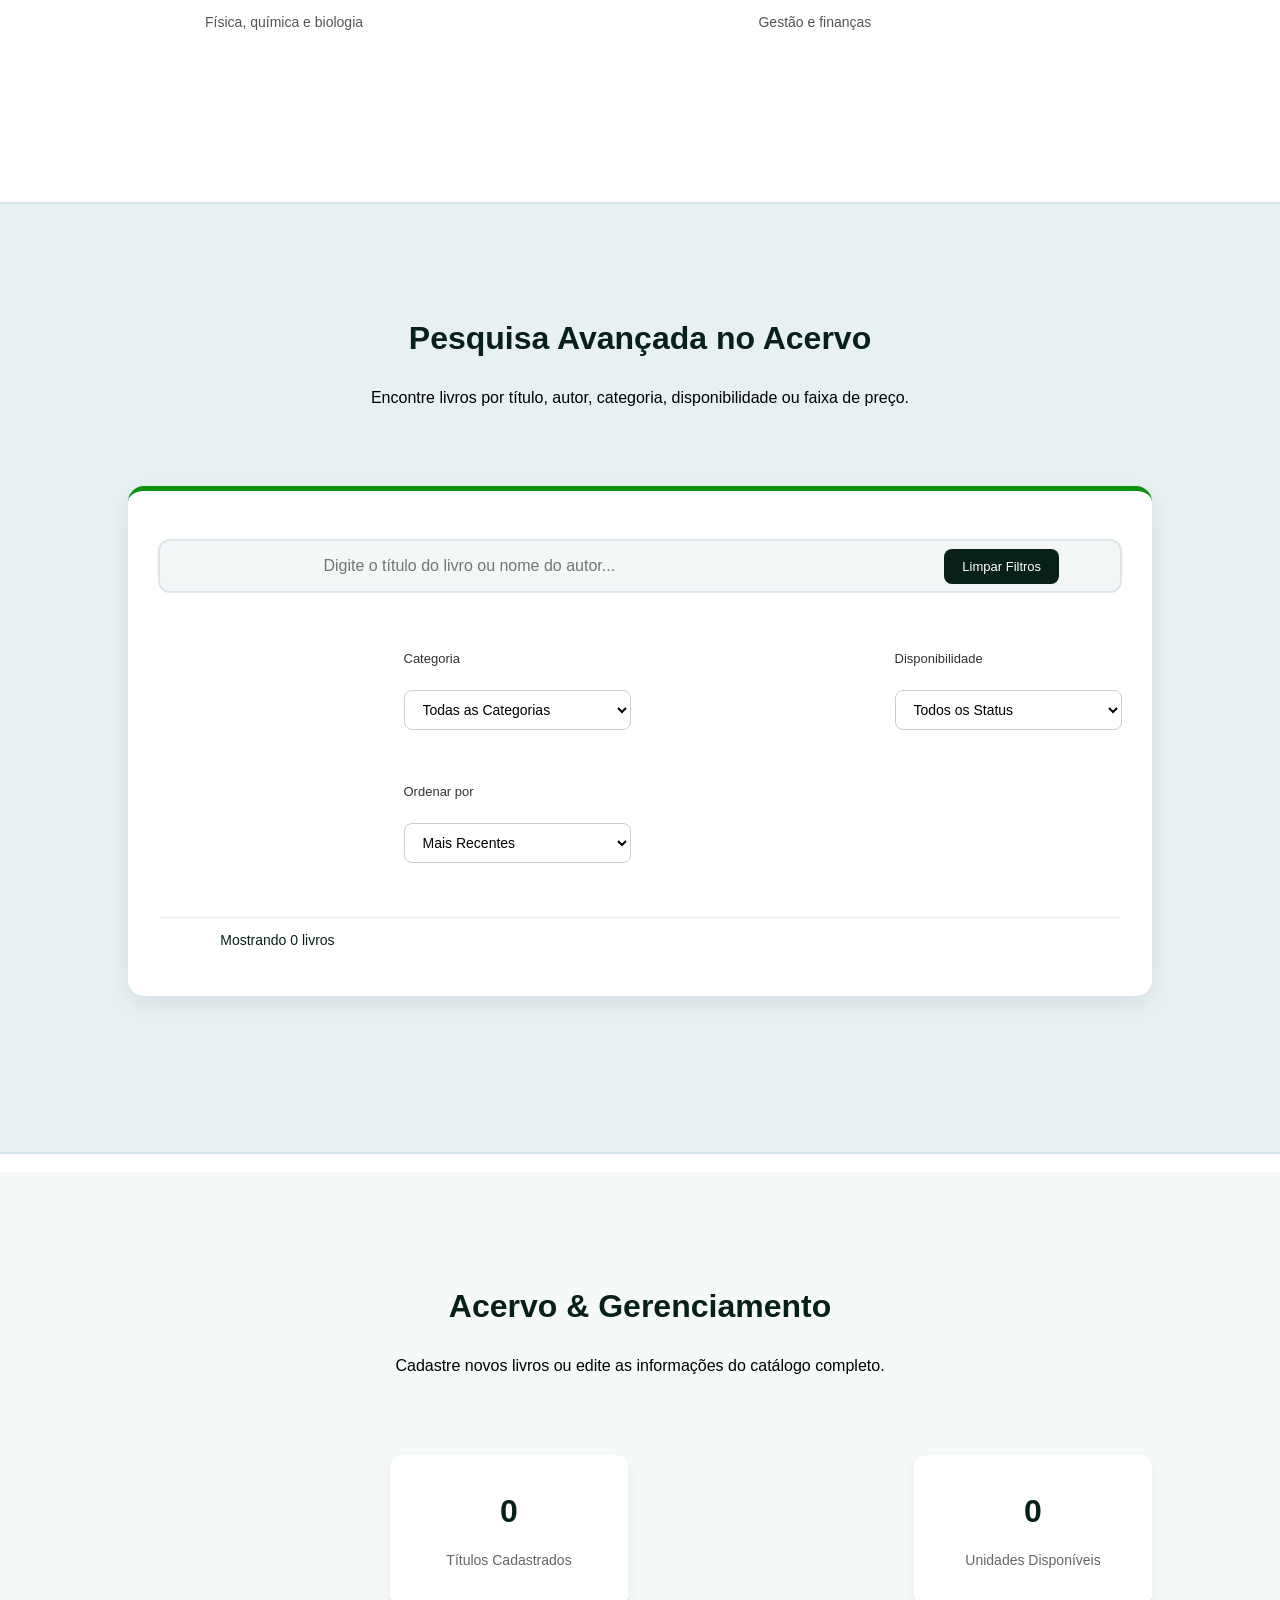
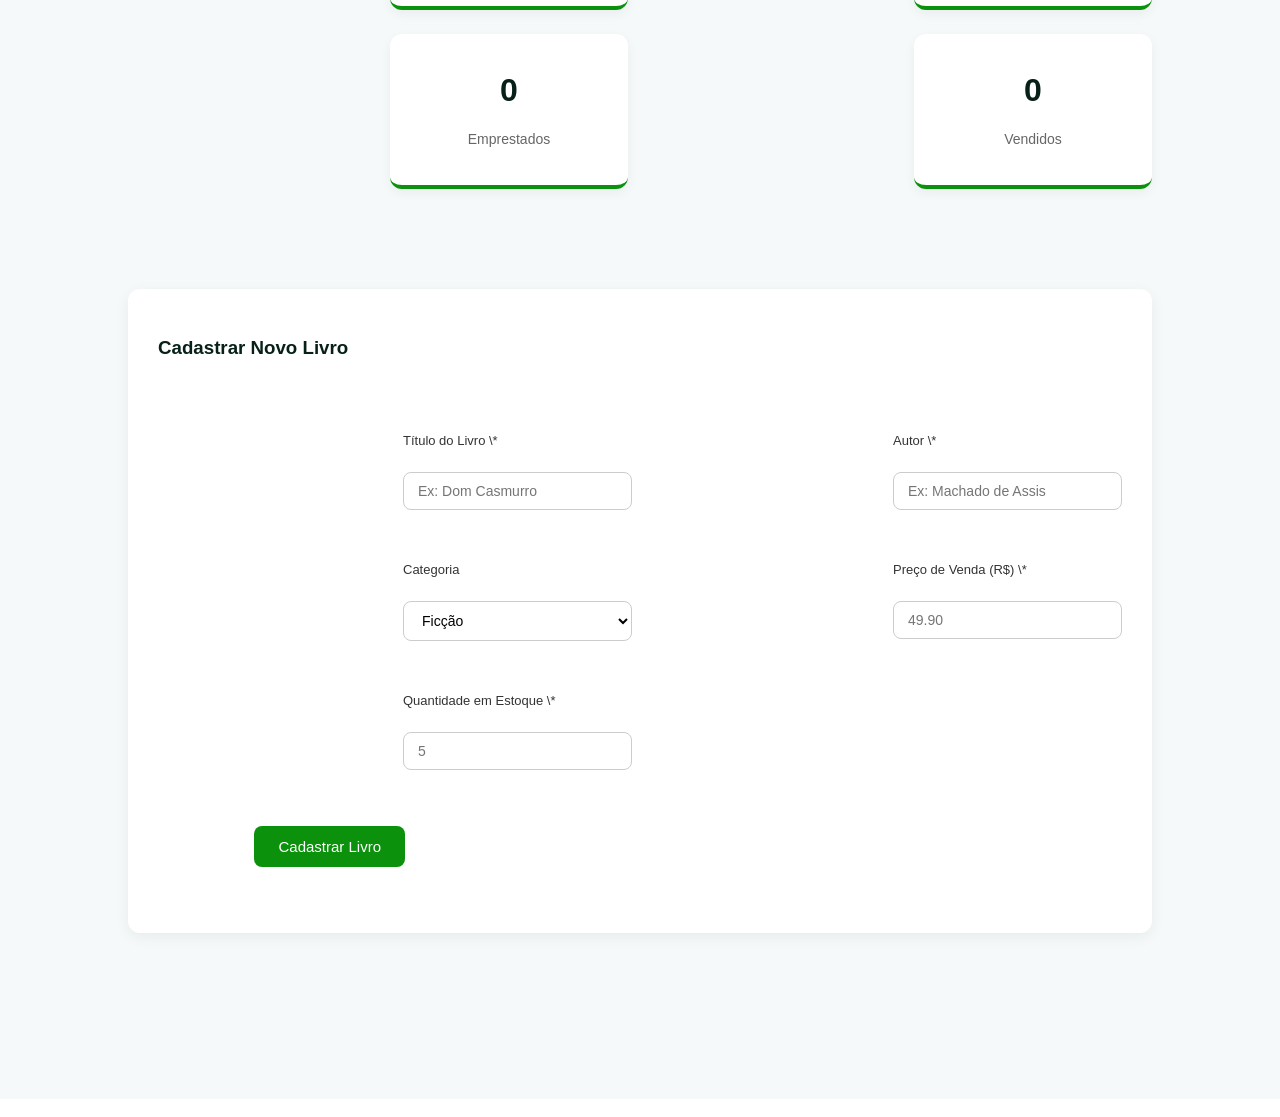
==== commit b2f95116: "Adiciona fotografias reais de livros e biblioteca" ====
--- a/index.html
+++ b/index.html
@@ -92,7 +92,7 @@
 
 
 
-            <img src="./images/slider-img.png" alt="Ilustração principal da biblioteca">
+            <img src="https://images.unsplash.com/photo-1507842217343-583bb7270b66?auto=format&fit=crop&w=1200&q=85" alt="Fotografia de uma biblioteca com estantes de livros" loading="lazy">
 
         </div>
 
@@ -120,7 +120,7 @@
 
                 <div class="books cat-clicavel" onclick="filtrarPorCategoria('Ficção')">
 
-                    <div class="book-img"><img src="./images/cat1.png" alt="Ficção"></div>
+                    <div class="book-img"><img src="https://images.unsplash.com/photo-1512820790803-83ca734da794?auto=format&fit=crop&w=500&q=80" alt="Livro aberto, representando ficção" loading="lazy"></div>
 
                     <h4>Ficção</h4>
 
@@ -130,7 +130,7 @@
 
                 <div class="books cat-clicavel" onclick="filtrarPorCategoria('Tecnologia')">
 
-                    <div class="book-img"><img src="./images/cat2.png" alt="Tecnologia"></div>
+                    <div class="book-img"><img src="https://images.unsplash.com/photo-1515879218367-8466d910aaa4?auto=format&fit=crop&w=500&q=80" alt="Computador com código, representando tecnologia" loading="lazy"></div>
 
                     <h4>Tecnologia</h4>
 
@@ -140,7 +140,7 @@
 
                 <div class="books cat-clicavel" onclick="filtrarPorCategoria('História')">
 
-                    <div class="book-img"><img src="./images/cat3.png" alt="História"></div>
+                    <div class="book-img"><img src="https://images.unsplash.com/photo-1461360370896-922624d12aa1?auto=format&fit=crop&w=500&q=80" alt="Livros históricos, representando história" loading="lazy"></div>
 
                     <h4>História</h4>
 
@@ -150,7 +150,7 @@
 
                 <div class="books cat-clicavel" onclick="filtrarPorCategoria('Ciências')">
 
-                    <div class="book-img"><img src="./images/cat4.png" alt="Ciências"></div>
+                    <div class="book-img"><img src="https://images.unsplash.com/photo-1532094349884-543bc11b234d?auto=format&fit=crop&w=500&q=80" alt="Experimento científico em laboratório" loading="lazy"></div>
 
                     <h4>Ciências</h4>
 
@@ -160,7 +160,7 @@
 
                 <div class="books cat-clicavel" onclick="filtrarPorCategoria('Negócios')">
 
-                    <div class="book-img"><img src="./images/cat5.png" alt="Negócios"></div>
+                    <div class="book-img"><img src="https://images.unsplash.com/photo-1460925895917-afdab827c52f?auto=format&fit=crop&w=500&q=80" alt="Mesa de trabalho, representando negócios" loading="lazy"></div>
 
                     <h4>Negócios</h4>
 
@@ -448,7 +448,9 @@
 
     <!-- Arquivo JavaScript -->
 
-    <script src="./script.js"></script>
+    <script src="https://cdn.jsdelivr.net/npm/@supabase/supabase-js@2"></script>
+    <script src="./supabase-config.js"></script>
+    <script src="./script.js"></script>
 
 </body>
 
--- a/style.css
+++ b/style.css
@@ -744,3 +744,63 @@
         grid-column: auto;
     }
 }
+
+
+/* Correção do alinhamento do painel de resumo */
+.catalogo-section {
+    width: 100%;
+}
+
+.catalogo-section > .cat-header {
+    width: 100%;
+    max-width: 760px;
+    margin: 0 auto 40px;
+    text-align: center;
+}
+
+.catalogo-section .resumo-painel {
+    display: grid !important;
+    width: 100%;
+    max-width: 1100px;
+    margin: 0 auto 40px;
+    grid-template-columns: repeat(4, minmax(0, 1fr));
+    align-items: stretch;
+    justify-items: stretch;
+    gap: 24px;
+}
+
+.catalogo-section .card-resumo {
+    width: 100%;
+    min-width: 0;
+    min-height: 118px;
+    display: flex;
+    flex-direction: column;
+    align-items: center;
+    justify-content: center;
+    padding: 20px 14px;
+}
+
+@media (max-width: 900px) {
+    .catalogo-section .resumo-painel {
+        grid-template-columns: repeat(2, minmax(0, 1fr));
+        max-width: 700px;
+    }
+}
+
+@media (max-width: 520px) {
+    .catalogo-section .resumo-painel {
+        grid-template-columns: 1fr;
+        gap: 14px;
+    }
+
+    .catalogo-section .card-resumo {
+        min-height: 100px;
+    }
+}
+
+/* Avisos internos da Biblioteca On-line */
+.notificacoes-site { position: fixed; top: 20px; right: 20px; z-index: 99999; display: flex; flex-direction: column; gap: 10px; width: min(360px, calc(100vw - 32px)); pointer-events: none; }
+.aviso-site { padding: 15px 18px; border-radius: 10px; background: #fff; color: #243047; border-left: 5px solid #269b68; box-shadow: 0 8px 28px rgba(0,0,0,.16); font-size: 14px; line-height: 1.45; opacity: 0; transform: translateX(20px); transition: opacity .25s ease, transform .25s ease; }
+.aviso-site.visivel { opacity: 1; transform: translateX(0); }
+.aviso-site.aviso-erro { border-left-color: #d64545; }
+@media (max-width: 520px) { .notificacoes-site { top: 12px; right: 12px; width: calc(100vw - 24px); } }
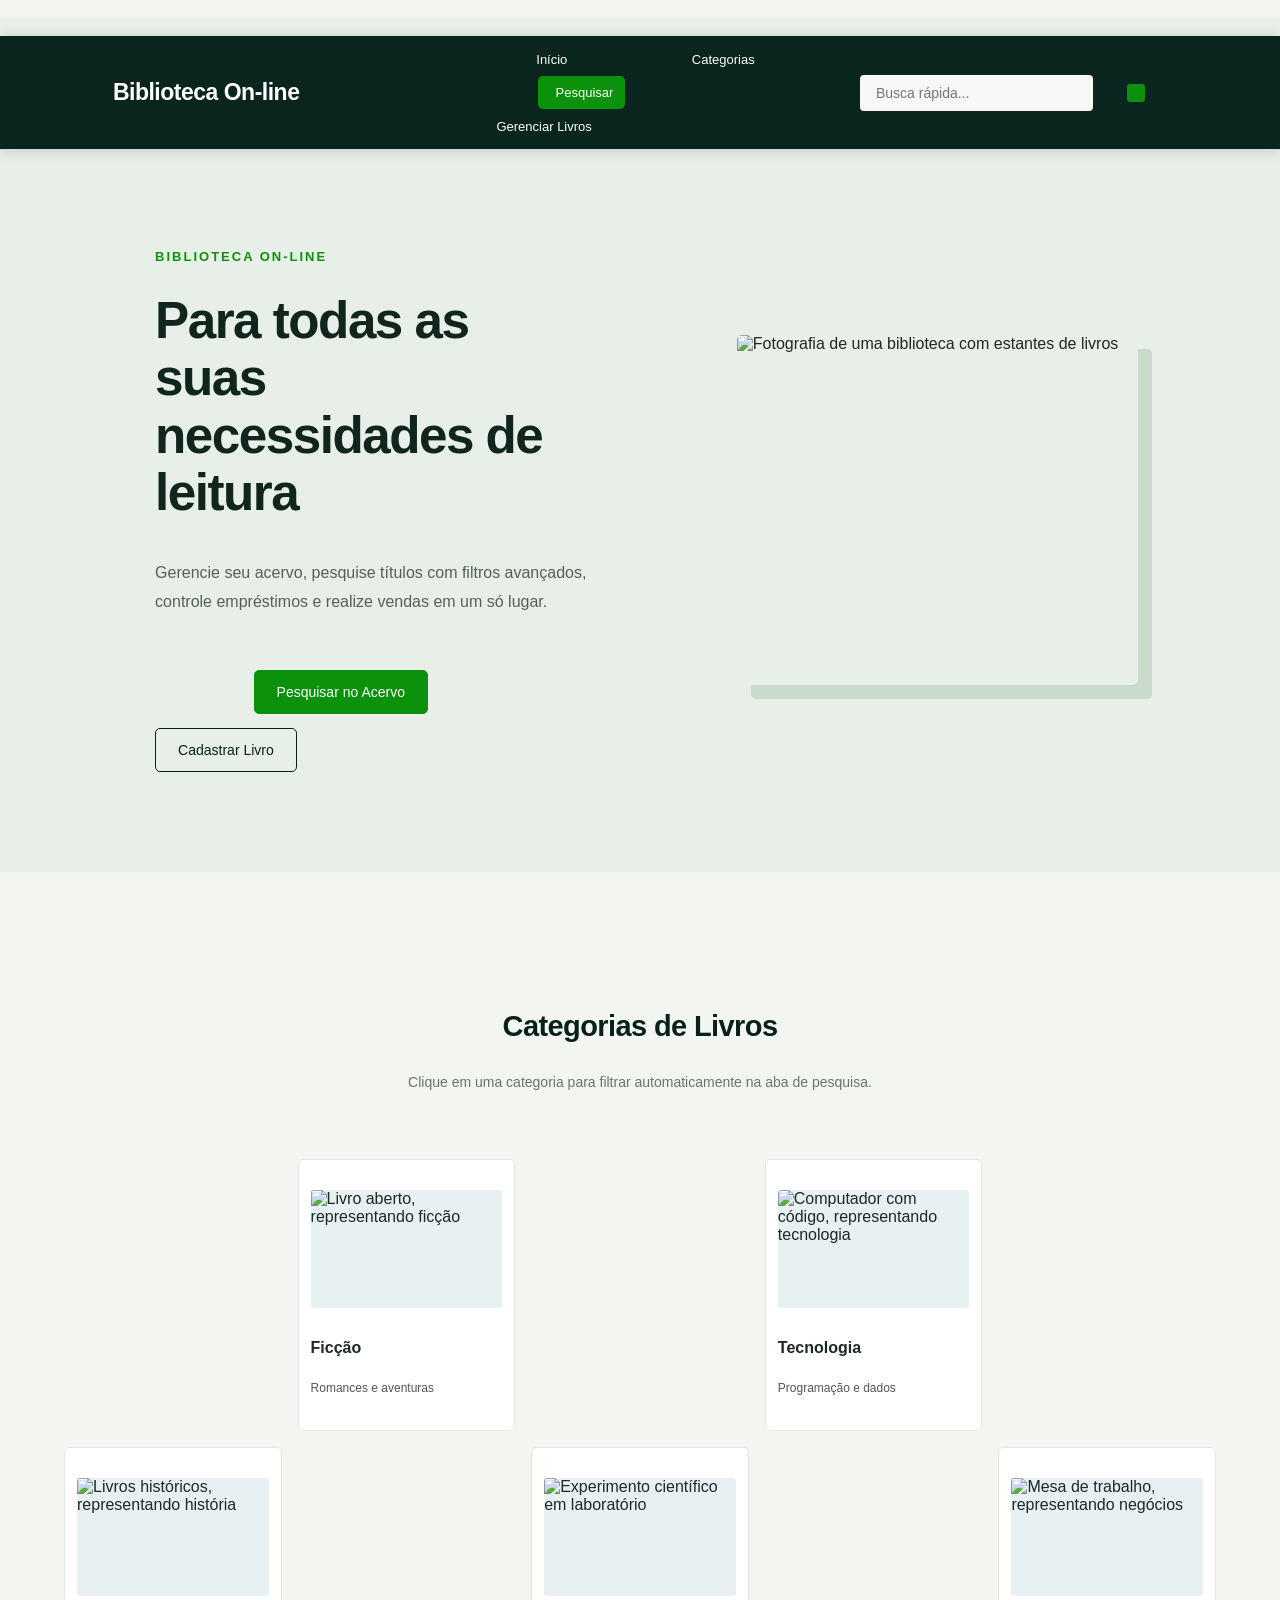
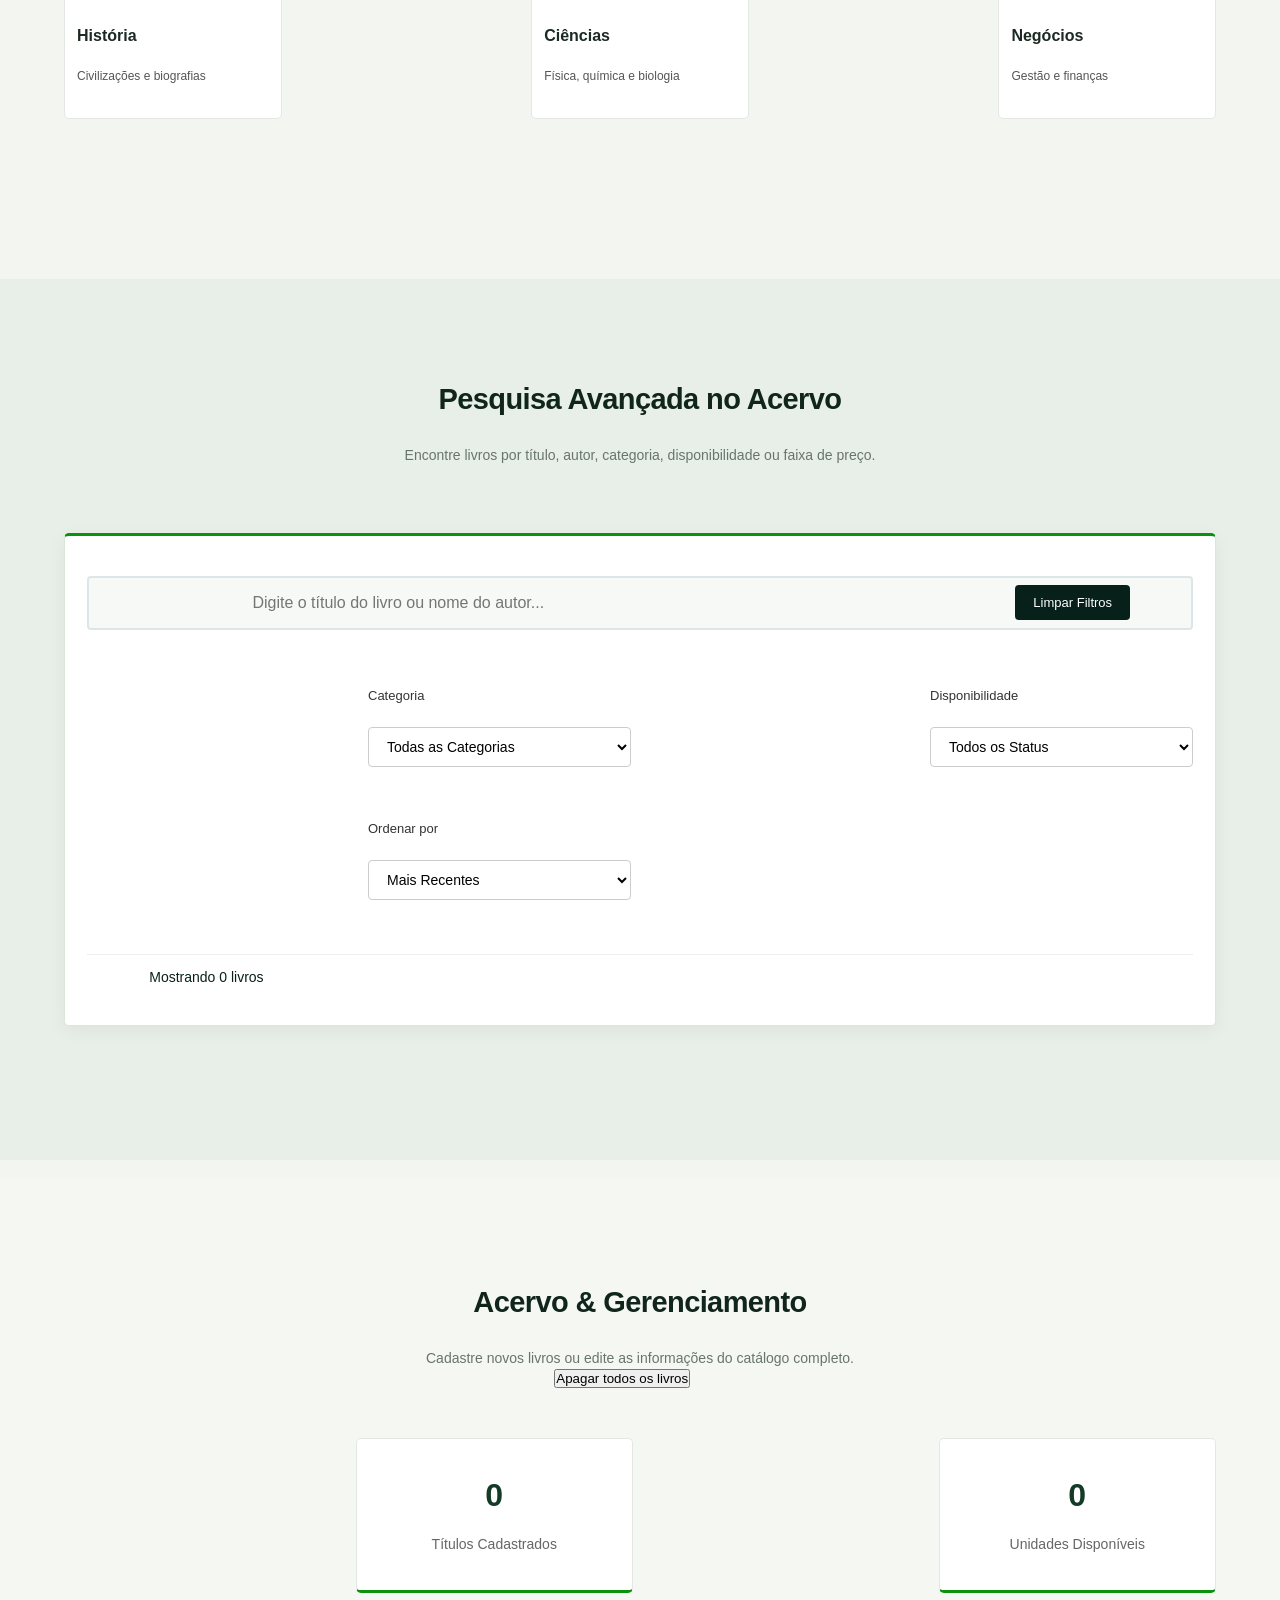
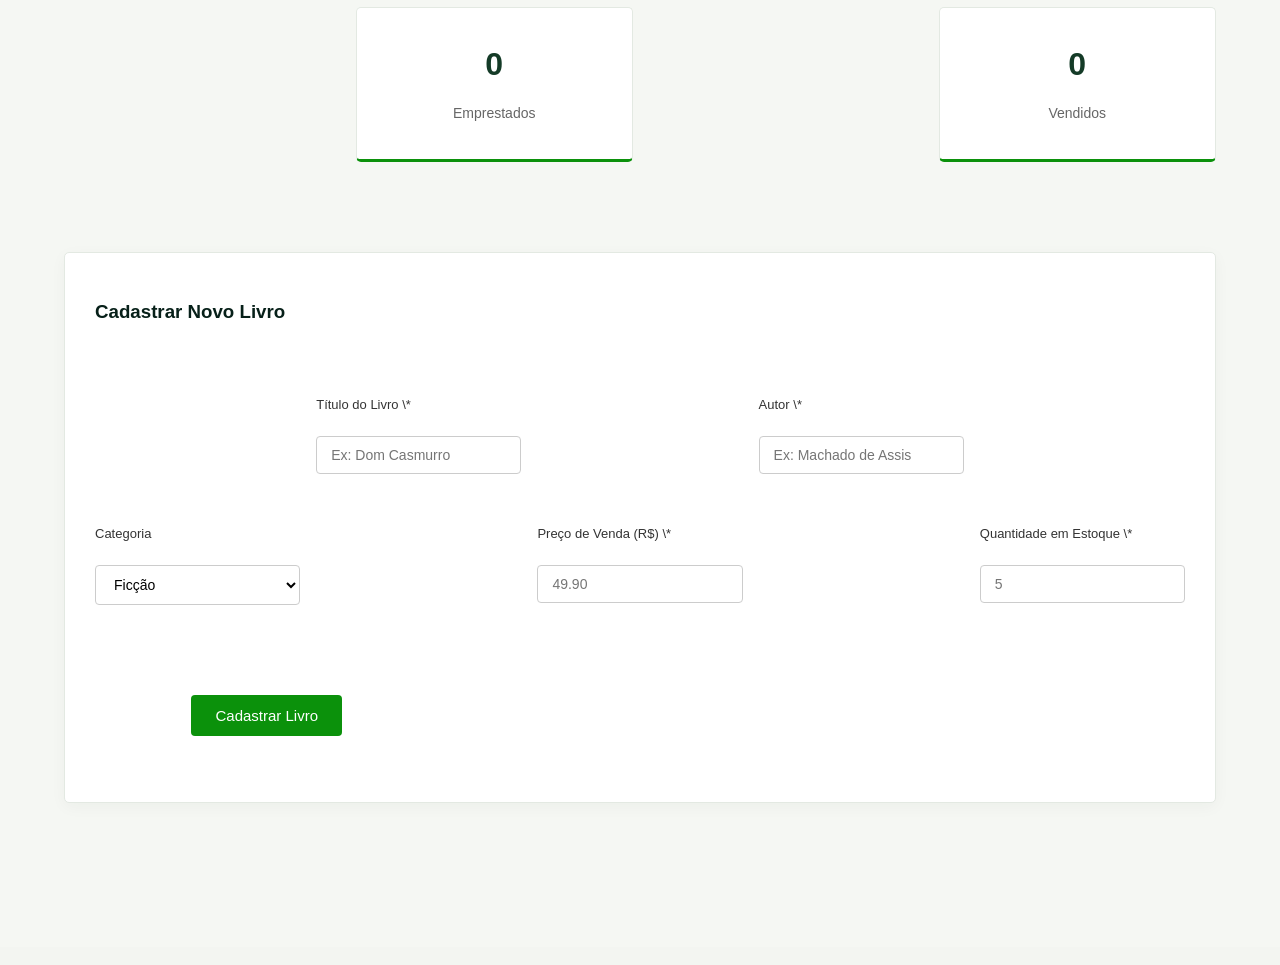
==== commit d54374aa: "Adiciona botão para apagar o acervo completo" ====
--- a/index.html
+++ b/index.html
@@ -301,6 +301,10 @@
             <h2>Acervo & Gerenciamento</h2>
 
             <p>Cadastre novos livros ou edite as informações do catálogo completo.</p>
+
+            <button type="button" id="btnApagarAcervo" class="btn-apagar-acervo">
+                <i class="bx bx-trash"></i> Apagar todos os livros
+            </button>
 
         </div>
 
--- a/style.css
+++ b/style.css
@@ -804,3 +804,284 @@
 .aviso-site.visivel { opacity: 1; transform: translateX(0); }
 .aviso-site.aviso-erro { border-left-color: #d64545; }
 @media (max-width: 520px) { .notificacoes-site { top: 12px; right: 12px; width: calc(100vw - 24px); } }
+
+
+/* Fotografias reais de bancos de imagens (Unsplash) */
+.main-header > img {
+    width: min(48%, 560px);
+    max-height: 470px;
+    height: 420px;
+    object-fit: cover;
+    border-radius: 22px;
+    box-shadow: 0 18px 40px rgba(7, 32, 25, 0.16);
+}
+.cat-books .books .book-img {
+    overflow: hidden;
+    padding: 0;
+    border-radius: 16px;
+    width: 150px;
+    height: 120px;
+    background: #e7f0f3;
+}
+.cat-books .books img {
+    width: 100%;
+    height: 100%;
+    object-fit: cover;
+    display: block;
+}
+@media (max-width: 760px) {
+    .main-header {
+        flex-direction: column;
+        align-items: stretch;
+    }
+    .main-header > img {
+        width: 100%;
+        height: 260px;
+        max-height: none;
+    }
+}
+
+
+/* Redesign: catálogo editorial, inspirado na referência enviada */
+:root {
+    --verde-noite: #072019;
+    --verde: #0b910b;
+    --verde-claro: #e7f0e9;
+    --fundo: #f3f5f1;
+    --texto: #1d2923;
+}
+body {
+    background: var(--fundo);
+    color: var(--texto);
+}
+.navbar {
+    min-height: 76px;
+    height: auto;
+    padding: 14px max(5%, calc((100% - 1240px) / 2));
+    background: #09251d;
+    box-shadow: 0 2px 14px rgba(0,0,0,.14);
+}
+.navbar h2 {
+    font-size: 23px;
+    font-weight: 600;
+    letter-spacing: -.5px;
+}
+.navmenu { gap: 14px; }
+.navmenu li a {
+    border-radius: 5px;
+    font-size: 13px;
+    padding: 9px 12px;
+}
+.navmenu li a.nav-destaque { border-radius: 5px; }
+.campo-de-busca .procurar {
+    width: clamp(190px, 24vw, 340px);
+    border-radius: 4px;
+    background: #f7f8f6;
+}
+.campo-de-busca i { border-radius: 3px; }
+
+header {
+    min-height: 0;
+    background: #e8eee8;
+}
+.main-header {
+    width: min(1180px, 90%);
+    min-height: 460px;
+    padding: 64px 0;
+    gap: 54px;
+}
+.main-header h5 {
+    text-transform: uppercase;
+    letter-spacing: 2px;
+    font-size: 13px;
+}
+.main-header h2 {
+    max-width: 560px;
+    font-size: clamp(34px, 4vw, 52px);
+    line-height: 1.12;
+    letter-spacing: -1.5px;
+    color: #10251b;
+}
+.main-header p {
+    max-width: 510px;
+    line-height: 1.8;
+    color: #536158;
+}
+.main-header .btn {
+    border-radius: 5px;
+    padding: 13px 22px;
+    font-size: 14px;
+}
+.main-header > img {
+    width: min(46%, 530px);
+    height: 350px;
+    object-fit: cover;
+    border-radius: 5px;
+    box-shadow: 14px 14px 0 #c9d9ca;
+}
+
+.categories {
+    width: min(1180px, 90%);
+    padding: 66px 0 72px;
+}
+.cat-header {
+    max-width: 760px;
+    margin-bottom: 30px;
+}
+.cat-header h2 {
+    font-size: 29px;
+    letter-spacing: -.6px;
+}
+.cat-header p { color: #68756c; font-size: 14px; }
+.cat-books {
+    display: grid;
+    grid-template-columns: repeat(5, minmax(0, 1fr));
+    gap: 16px;
+}
+.cat-books .books {
+    width: auto;
+    padding: 12px 12px 17px;
+    background: #fff;
+    border: 1px solid #e3e9e2;
+    border-radius: 5px;
+    text-align: left;
+}
+.cat-books .books .book-img {
+    width: 100%;
+    height: 118px;
+    border-radius: 3px;
+    margin: 0;
+}
+.cat-books .books h4 { font-size: 16px; margin-top: 13px; }
+.cat-books .books p { font-size: 12px; }
+
+.pesquisa-section {
+    background: #e8eee8;
+    border: 0;
+    padding: 68px max(5%, calc((100% - 1180px) / 2));
+}
+.pesquisa-section .cat-header h2,
+.catalogo-section .cat-header h2 { color: #10251b; }
+.pesquisa-box {
+    max-width: 1180px;
+    margin: 0 auto 30px;
+    padding: 22px;
+    border: 1px solid #dce5dc;
+    border-top: 3px solid var(--verde);
+    border-radius: 5px;
+    box-shadow: 0 5px 18px rgba(17,43,28,.05);
+}
+.pesquisa-barra-principal {
+    border-radius: 4px;
+    background: #f7f9f6;
+}
+.btn-limpar-pesquisa { border-radius: 4px; }
+
+.catalogo-section {
+    background: #f5f7f3;
+    padding: 72px max(5%, calc((100% - 1180px) / 2));
+}
+.catalogo-section .cat-header { margin-bottom: 32px; }
+.catalogo-section .resumo-painel {
+    max-width: 1180px;
+    gap: 14px;
+}
+.catalogo-section .card-resumo {
+    min-height: 104px;
+    background: #fff;
+    border: 1px solid #e3e9e2;
+    border-bottom: 3px solid var(--verde);
+    border-radius: 5px;
+    box-shadow: none;
+}
+.card-resumo span { color: #143b27; }
+.form-container {
+    max-width: 1180px;
+    margin: 0 auto 36px;
+    border: 1px solid #e3e9e2;
+    border-radius: 5px;
+    box-shadow: 0 4px 16px rgba(17,43,28,.04);
+}
+.input-group input, .input-group select { border-radius: 4px; }
+.btn-salvar, .btn-cancelar { border-radius: 4px; }
+
+.livros-grid {
+    grid-template-columns: repeat(auto-fill, minmax(230px, 1fr));
+    gap: 18px;
+}
+.livro-card {
+    position: relative;
+    padding: 0 0 17px;
+    overflow: hidden;
+    border: 1px solid #e1e7df;
+    border-top: 0;
+    border-radius: 5px;
+    background: #fff;
+    box-shadow: 0 4px 14px rgba(17,43,28,.06);
+}
+.livro-card > div:first-child { padding: 16px 17px 0; }
+.livro-card > div:first-child::before {
+    content: "";
+    display: block;
+    height: 168px;
+    margin: -16px -17px 14px;
+    background:
+      linear-gradient(135deg, rgba(7,32,25,.08), rgba(7,32,25,.02)),
+      url("https://images.unsplash.com/photo-1507842217343-583bb7270b66?auto=format&fit=crop&w=700&q=80") center 48% / cover;
+}
+.livro-badge {
+    border-radius: 3px;
+    background: #e7f0e9;
+    color: #245b37;
+    font-size: 10px;
+    text-transform: uppercase;
+    letter-spacing: .5px;
+}
+.livro-card h4 { font-size: 17px; line-height: 1.35; min-height: 44px; }
+.livro-autor { font-size: 12px; }
+.livro-detalhes {
+    background: #f5f7f3;
+    border-radius: 3px;
+    font-size: 12px;
+}
+.livro-preco { color: #137a31; }
+.livro-acoes { padding: 0 17px; gap: 6px; }
+.btn-acao { border-radius: 3px; font-size: 11px; padding: 9px 7px; }
+
+@media (max-width: 850px) {
+    .cat-books { grid-template-columns: repeat(3, minmax(0, 1fr)); }
+    .main-header { gap: 30px; }
+}
+@media (max-width: 600px) {
+    .cat-books { grid-template-columns: repeat(2, minmax(0, 1fr)); }
+    .main-header > img { width: 100%; height: 240px; }
+    .main-header { text-align: left; }
+    .hero-btns { justify-content: flex-start; }
+    .livros-grid { grid-template-columns: repeat(2, minmax(0, 1fr)); gap: 10px; }
+    .livro-card > div:first-child::before { height: 125px; }
+    .livro-card > div:first-child { padding-left: 12px; padding-right: 12px; }
+    .livro-card > div:first-child::before { margin-left: -12px; margin-right: -12px; }
+    .livro-acoes { padding: 0 12px; grid-template-columns: 1fr; }
+    .btn-excluir { grid-column: auto; }
+}
+@media (max-width: 390px) {
+    .livros-grid { grid-template-columns: 1fr; }
+}
+
+
+/* Capas dos livros reais no catálogo */
+.livro-card > div:first-child::before { display: none !important; }
+.capa-livro {
+    display: block;
+    width: 100%;
+    height: 190px;
+    object-fit: contain;
+    object-position: center;
+    padding: 12px;
+    margin: 0 0 12px;
+    background: #f1f4ef;
+    border-radius: 3px;
+}
+@media (max-width: 600px) {
+    .capa-livro { height: 155px; padding: 8px; }
+}
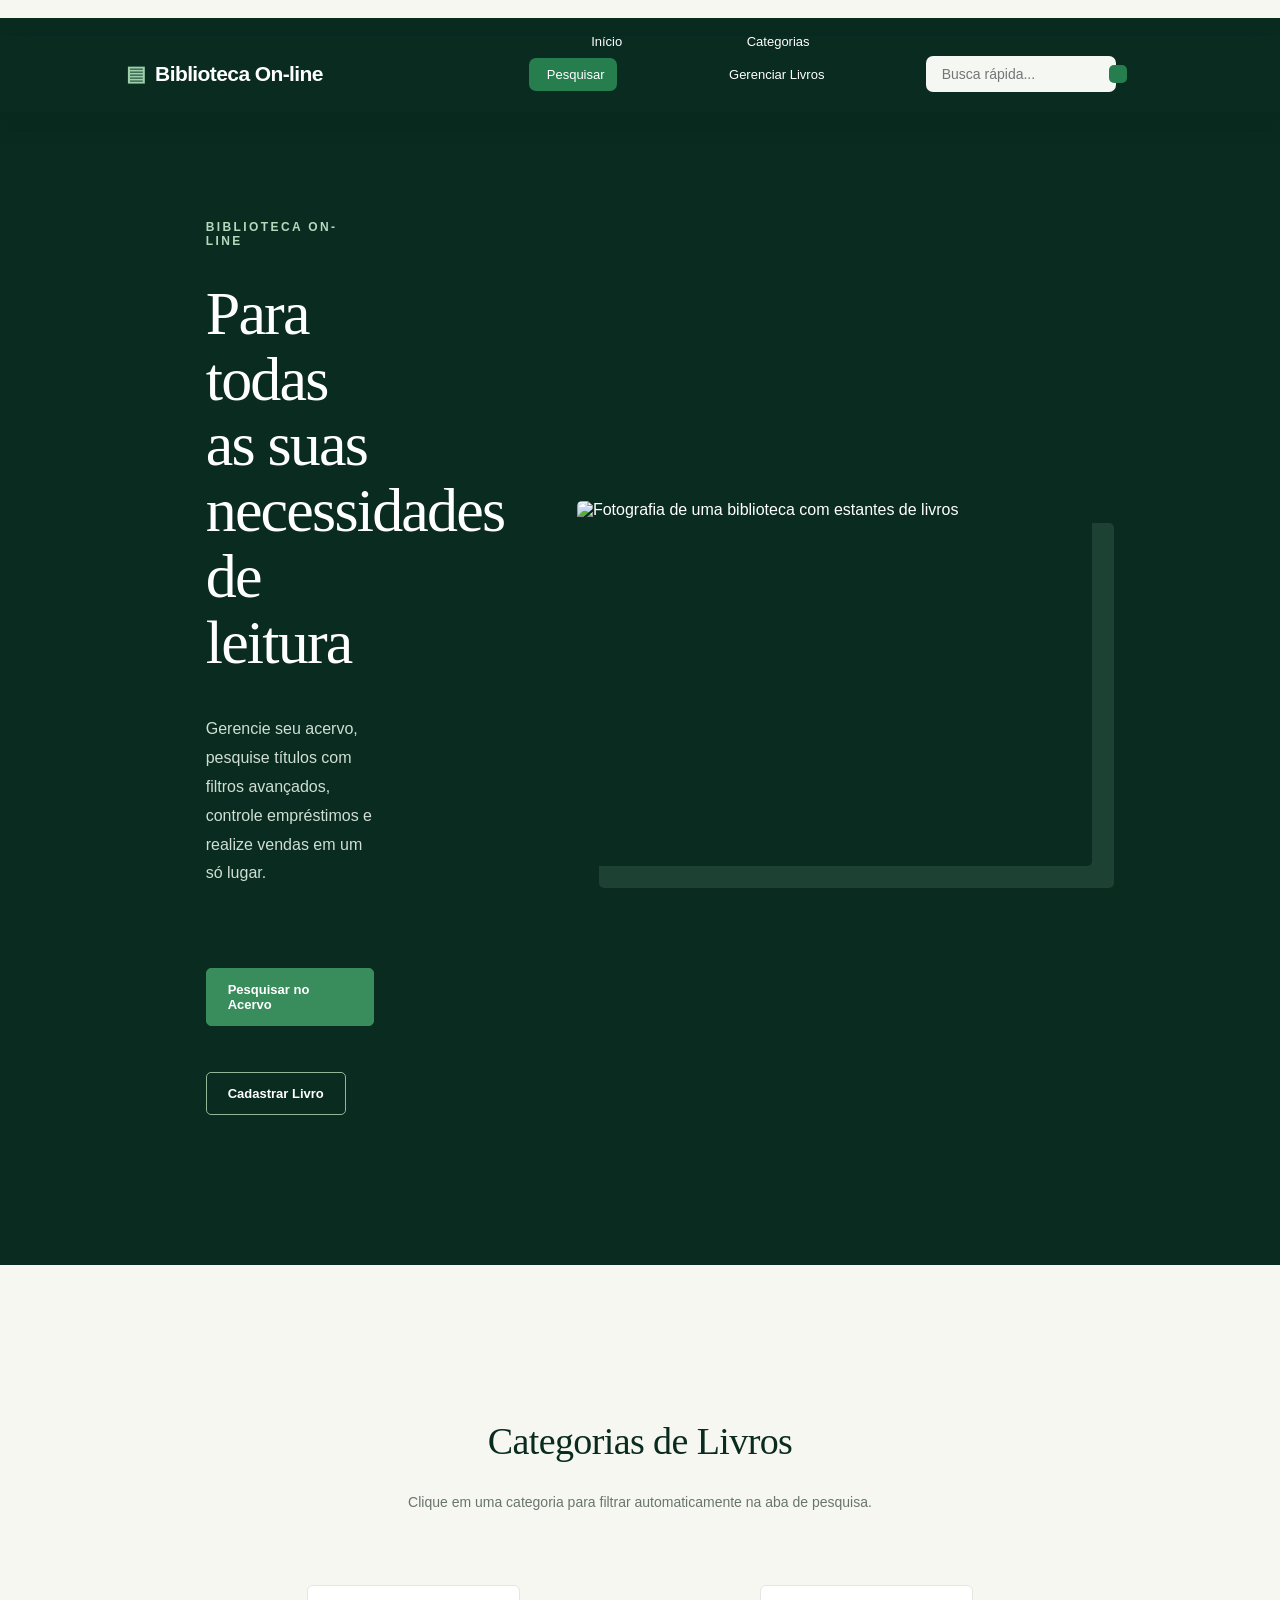
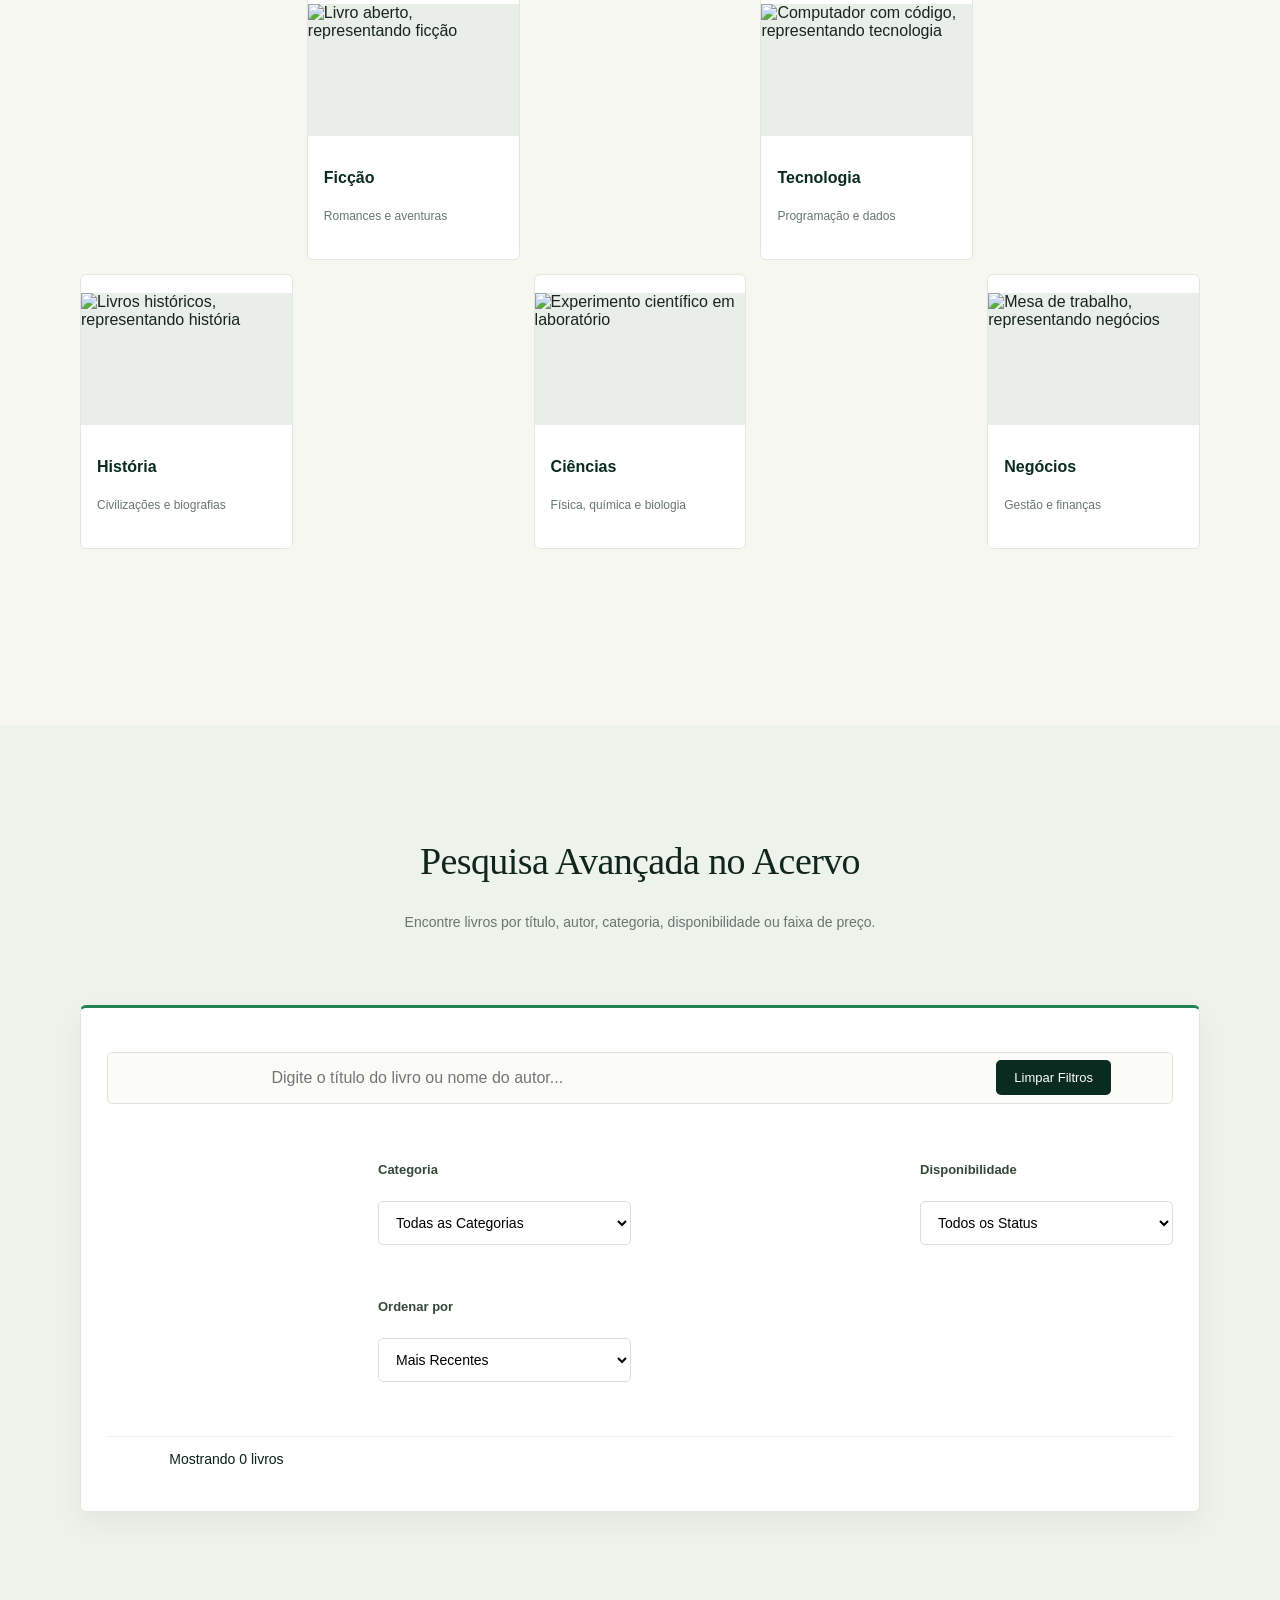
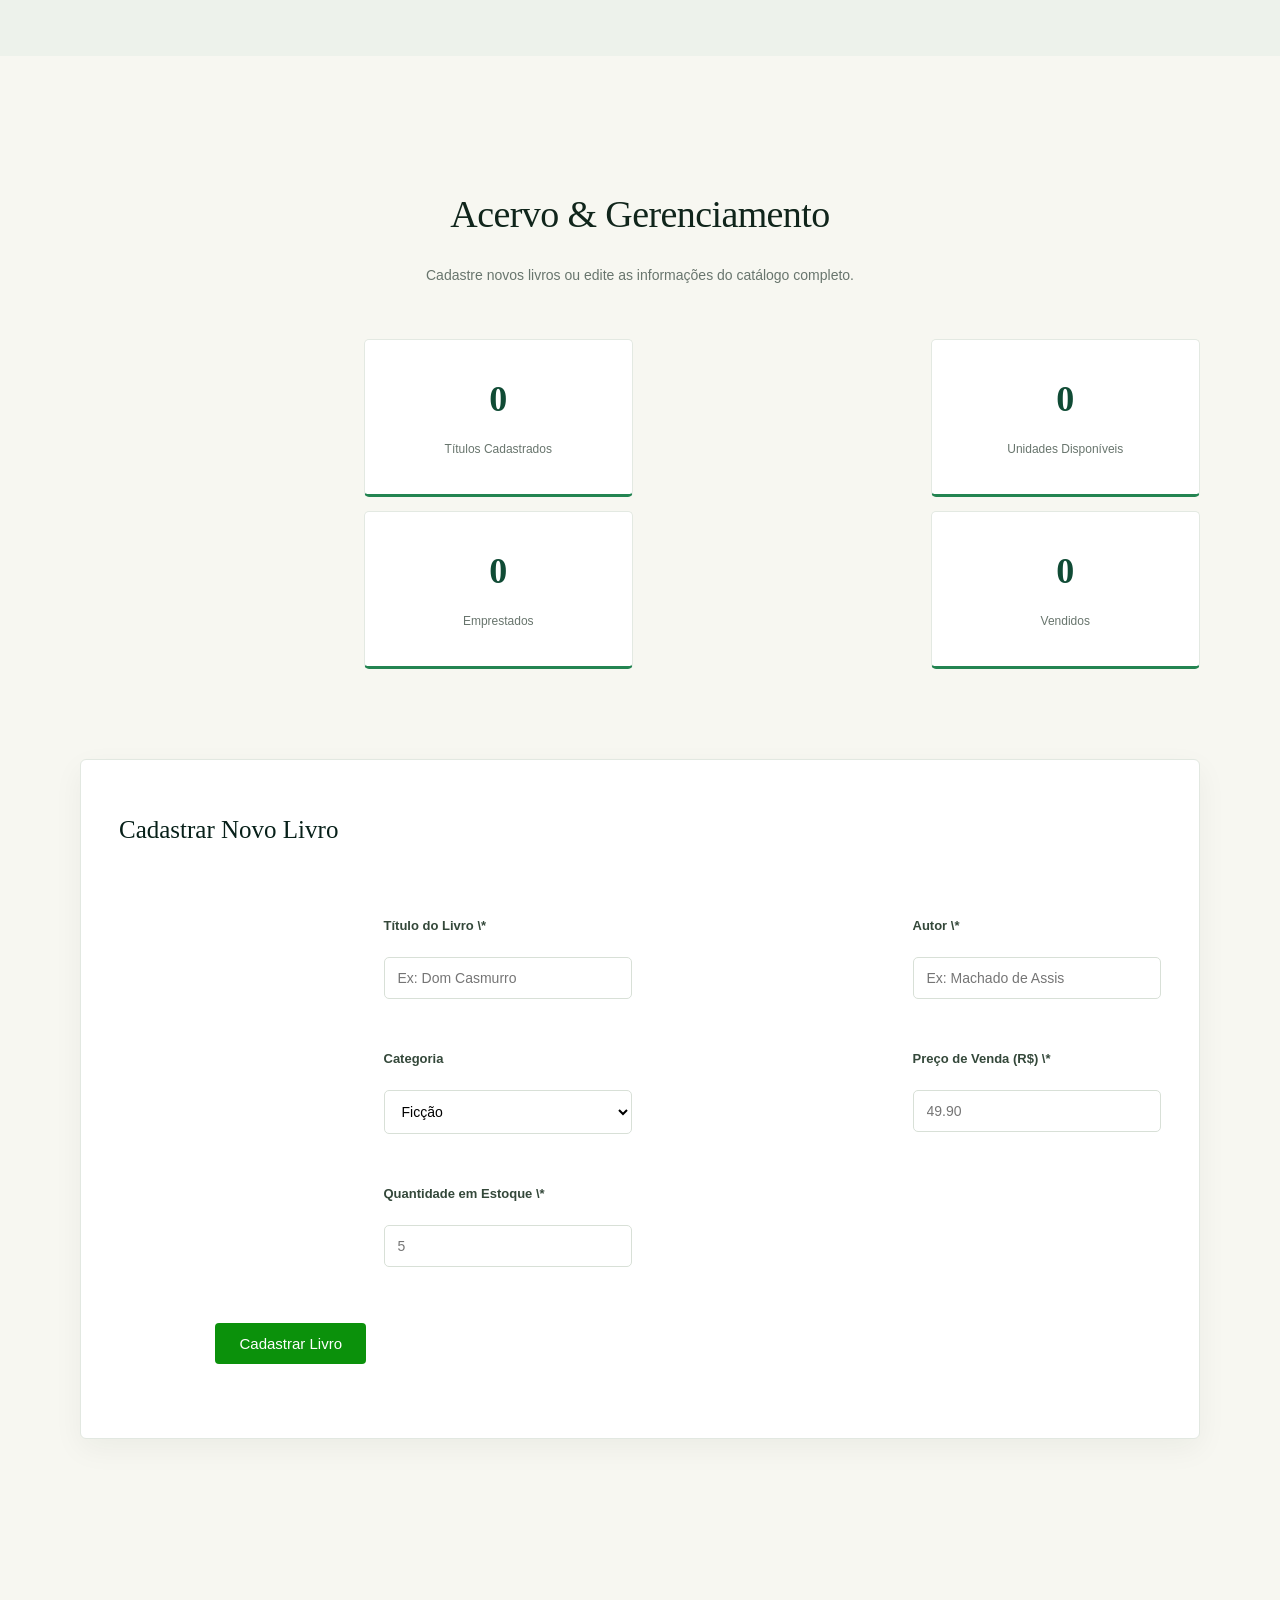
==== commit b2924c90: "Remove botão de apagar todos os livros" ====
--- a/index.html
+++ b/index.html
@@ -301,12 +301,7 @@
             <h2>Acervo & Gerenciamento</h2>
 
             <p>Cadastre novos livros ou edite as informações do catálogo completo.</p>
-
-            <button type="button" id="btnApagarAcervo" class="btn-apagar-acervo">
-                <i class="bx bx-trash"></i> Apagar todos os livros
-            </button>
-
-        </div>
+</div>
 
 
 
--- a/style.css
+++ b/style.css
@@ -1085,3 +1085,155 @@
 @media (max-width: 600px) {
     .capa-livro { height: 155px; padding: 8px; }
 }
+
+
+.btn-apagar-acervo {
+    margin-top: 18px;
+    padding: 11px 16px;
+    border: 1px solid #a83b35;
+    border-radius: 4px;
+    background: #fff;
+    color: #9b302b;
+    font: inherit;
+    font-size: 13px;
+    font-weight: 600;
+    cursor: pointer;
+    transition: background .2s ease, color .2s ease;
+}
+.btn-apagar-acervo:hover { background: #9b302b; color: #fff; }
+.btn-apagar-acervo:disabled { opacity: .6; cursor: wait; }
+
+
+/* ===== REDESIGN 2026: identidade editorial da Biblioteca On-line ===== */
+:root {
+  --verde-noite: #092b20;
+  --verde-profundo: #104b35;
+  --verde: #238451;
+  --verde-claro: #e8f1e9;
+  --papel: #f7f7f1;
+  --tinta: #17251d;
+  --muted: #68756d;
+  --linha: #e2e8e1;
+}
+html { scroll-padding-top: 88px; }
+body { background: var(--papel); color: var(--tinta); }
+.navbar {
+  height: 76px; padding: 0 clamp(20px, 6vw, 88px);
+  background: var(--verde-noite); box-shadow: 0 8px 28px rgba(5,28,18,.13);
+}
+.navbar h2 { font-size: 21px; font-weight: 700; letter-spacing: -.6px; }
+.navbar h2::before { content: "▤"; color: #9bd0a8; margin-right: 10px; }
+.navmenu { gap: 16px; }
+.navmenu li a { font-size: 13px; padding: 9px 12px; }
+.navmenu li a:hover { color: #bce6c5; }
+.navmenu li a.nav-destaque { background: #267d4e; border-radius: 7px; }
+.campo-de-busca .procurar { width: 190px; border-radius: 7px; background: #f5f7f3; }
+.campo-de-busca i { right: 4px; border-radius: 5px; background: #267d4e; }
+header { min-height: auto; background: var(--verde-noite); }
+.main-header {
+  width: min(1120px, 88%); min-height: 510px; padding: 72px 0 82px;
+  gap: clamp(35px, 6vw, 90px); color: white;
+}
+.main-header .header { flex: 1; }
+.main-header h5 {
+  display: inline-block; color: #b4d9bd; font-size: 12px;
+  letter-spacing: 2.4px; text-transform: uppercase; margin-bottom: 15px;
+}
+.main-header h2 {
+  color: #fff; font-family: Georgia, 'Times New Roman', serif;
+  font-size: clamp(38px, 5vw, 62px); font-weight: 500;
+  letter-spacing: -1.8px; line-height: 1.06; max-width: 560px; margin: 0 0 22px;
+}
+.main-header p { color: #d0ded4; font-size: 16px; line-height: 1.8; max-width: 480px; margin-bottom: 30px; }
+.main-header > img {
+  display: block; flex: 0 1 46%; width: 46%; height: 365px;
+  object-fit: cover; border-radius: 5px; box-shadow: 22px 22px 0 rgba(142,190,151,.15);
+}
+.main-header .btn {
+  border-radius: 5px; padding: 13px 21px; font-size: 13px; font-weight: 600;
+  background: #398c5c; border-color: #398c5c;
+}
+.main-header .btn-outline { color: #fff; border-color: #91b79b; background: transparent; }
+.main-header .btn-outline:hover { background: #fff; color: var(--verde-noite); }
+.categories { width: min(1120px, 88%); padding: 82px 0 90px; }
+.cat-header { margin-bottom: 34px; }
+.cat-header h2 {
+  color: var(--verde-noite); font-family: Georgia, 'Times New Roman', serif;
+  font-size: clamp(28px, 3vw, 38px); font-weight: 500; letter-spacing: -.6px;
+}
+.cat-header p { color: var(--muted); font-size: 14px; line-height: 1.7; }
+.cat-books { display: grid; grid-template-columns: repeat(5, minmax(0,1fr)); gap: 14px; }
+.cat-books .books {
+  width: auto; padding: 0 0 18px; overflow: hidden; text-align: left;
+  border: 1px solid var(--linha); border-radius: 6px; background: #fff;
+  transition: transform .22s ease, box-shadow .22s ease;
+}
+.cat-clicavel:hover { transform: translateY(-5px); box-shadow: 0 14px 28px rgba(16,55,34,.1); }
+.cat-books .books .book-img {
+  width: 100%; height: 132px; padding: 0; margin: 0; border-radius: 0;
+  background: #e9eee8; overflow: hidden;
+}
+.cat-books .books img { width: 100%; height: 100%; object-fit: cover; }
+.cat-books .books h4 { margin: 15px 16px 0; color: var(--verde-noite); font-size: 16px; }
+.cat-books .books p { padding: 4px 16px 0; color: var(--muted); font-size: 12px; }
+.pesquisa-section { background: #edf2eb; padding: 78px max(6%, calc((100% - 1120px)/2)); border: 0; }
+.pesquisa-section .cat-header, .catalogo-section > .cat-header { margin-bottom: 34px; }
+.pesquisa-box {
+  padding: 26px; border: 1px solid var(--linha); border-top: 3px solid var(--verde);
+  border-radius: 6px; box-shadow: 0 12px 30px rgba(20,48,28,.05);
+}
+.pesquisa-barra-principal { border-radius: 5px; border: 1px solid #dce4da; background: #fbfcf9; }
+.pesquisa-barra-principal:focus-within { border-color: var(--verde); }
+.btn-limpar-pesquisa { border-radius: 5px; background: var(--verde-noite); }
+.input-group label { color: #34483a; font-weight: 600; }
+.input-group input, .input-group select { border-radius: 5px; border-color: #d8e0d7; padding: 12px 13px; }
+.catalogo-section { background: var(--papel); padding: 82px max(6%, calc((100% - 1120px)/2)); }
+.resumo-painel { gap: 14px; }
+.card-resumo {
+  padding: 24px 18px; text-align: left; border: 1px solid var(--linha);
+  border-bottom: 3px solid var(--verde); border-radius: 5px; box-shadow: none;
+}
+.card-resumo span { color: var(--verde-profundo); font-family: Georgia, serif; font-size: 36px; }
+.card-resumo p { color: var(--muted); font-size: 12px; }
+.form-container {
+  padding: clamp(22px, 4vw, 38px); border: 1px solid var(--linha);
+  border-radius: 6px; box-shadow: 0 10px 30px rgba(20,48,28,.05);
+}
+.form-container h3 { font-family: Georgia, serif; font-size: 25px; font-weight: 500; }
+.btn-apagar-acervo { border-radius: 5px; }
+.livros-grid { gap: 18px; }
+.livro-card {
+  border: 1px solid var(--linha); border-radius: 6px; box-shadow: 0 5px 18px rgba(20,48,28,.045);
+  transition: transform .2s ease, box-shadow .2s ease; overflow: hidden;
+}
+.livro-card:hover { transform: translateY(-3px); box-shadow: 0 12px 26px rgba(20,48,28,.09); }
+.capa-livro { background: #f0f2ec; border-radius: 3px; }
+.livro-card h4 { color: var(--verde-noite); font-family: Georgia, serif; font-size: 19px; }
+.livro-badge { background: var(--verde-claro); color: var(--verde-profundo); border-radius: 3px; }
+.livro-preco { color: var(--verde-profundo); font-weight: 700; }
+.btn-acao { border-radius: 4px; }
+.notificacoes-site { z-index: 2000; }
+@media (max-width: 900px) {
+  .navbar { height: auto; min-height: 76px; padding: 16px 5%; flex-wrap: wrap; gap: 14px; }
+  .navmenu { flex-wrap: wrap; gap: 10px; }
+  .main-header { width: 88%; min-height: auto; padding: 58px 0 68px; }
+  .main-header > img { height: 300px; }
+  .cat-books { grid-template-columns: repeat(3, minmax(0,1fr)); }
+}
+@media (max-width: 620px) {
+  .navbar { align-items: flex-start; }
+  .navmenu { width: 100%; align-items: flex-start; }
+  .navmenu ul { display: flex; flex-wrap: wrap; gap: 8px 0; }
+  .campo-de-busca { width: 100%; }
+  .campo-de-busca .procurar { width: 100%; }
+  .main-header { flex-direction: column; align-items: stretch; padding: 48px 0 58px; }
+  .main-header h2 { font-size: 42px; }
+  .main-header > img { width: calc(100% - 14px); height: 240px; flex: auto; }
+  .cat-books { grid-template-columns: repeat(2, minmax(0,1fr)); gap: 12px; }
+  .cat-books .books .book-img { height: 112px; }
+  .pesquisa-section, .catalogo-section { padding: 58px 6%; }
+  .pesquisa-box { padding: 18px; }
+  .pesquisa-barra-principal { flex-wrap: wrap; }
+  .pesquisa-barra-principal input { min-width: 0; }
+  .btn-limpar-pesquisa { width: 100%; }
+}
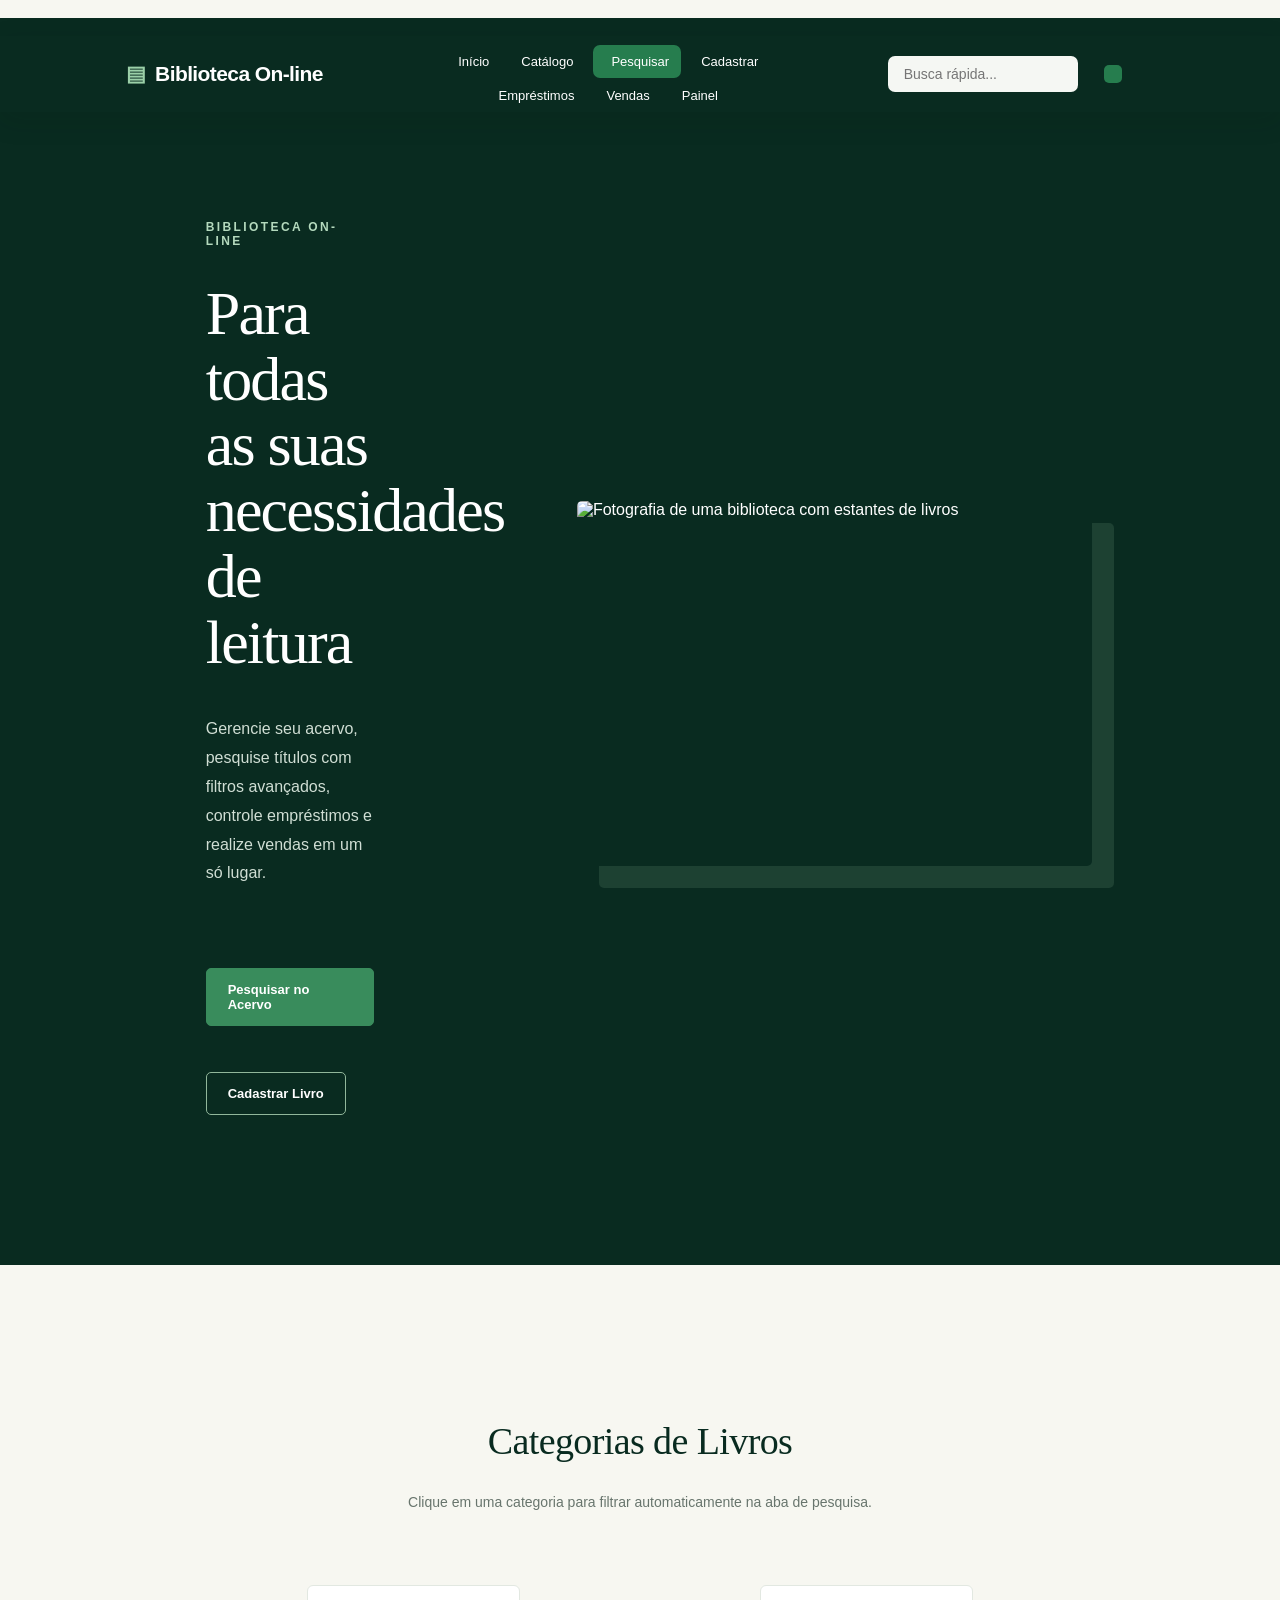
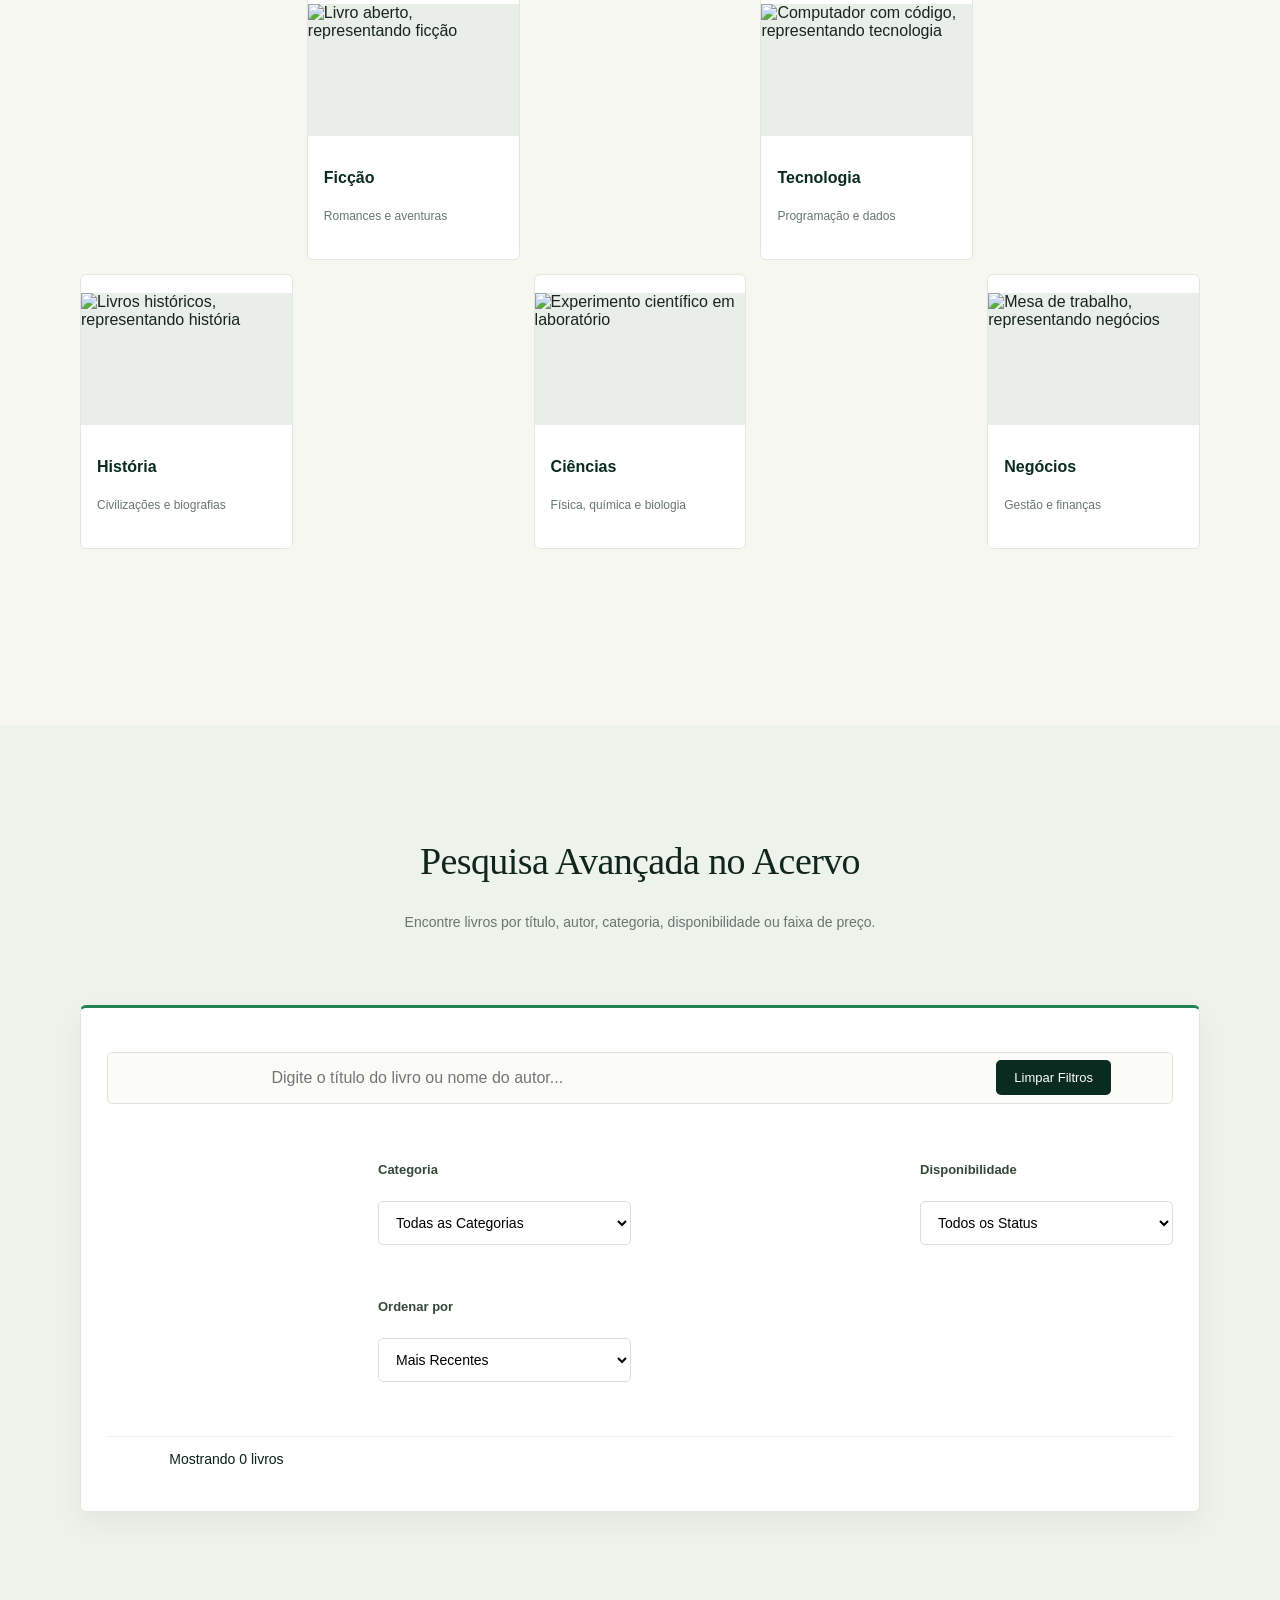
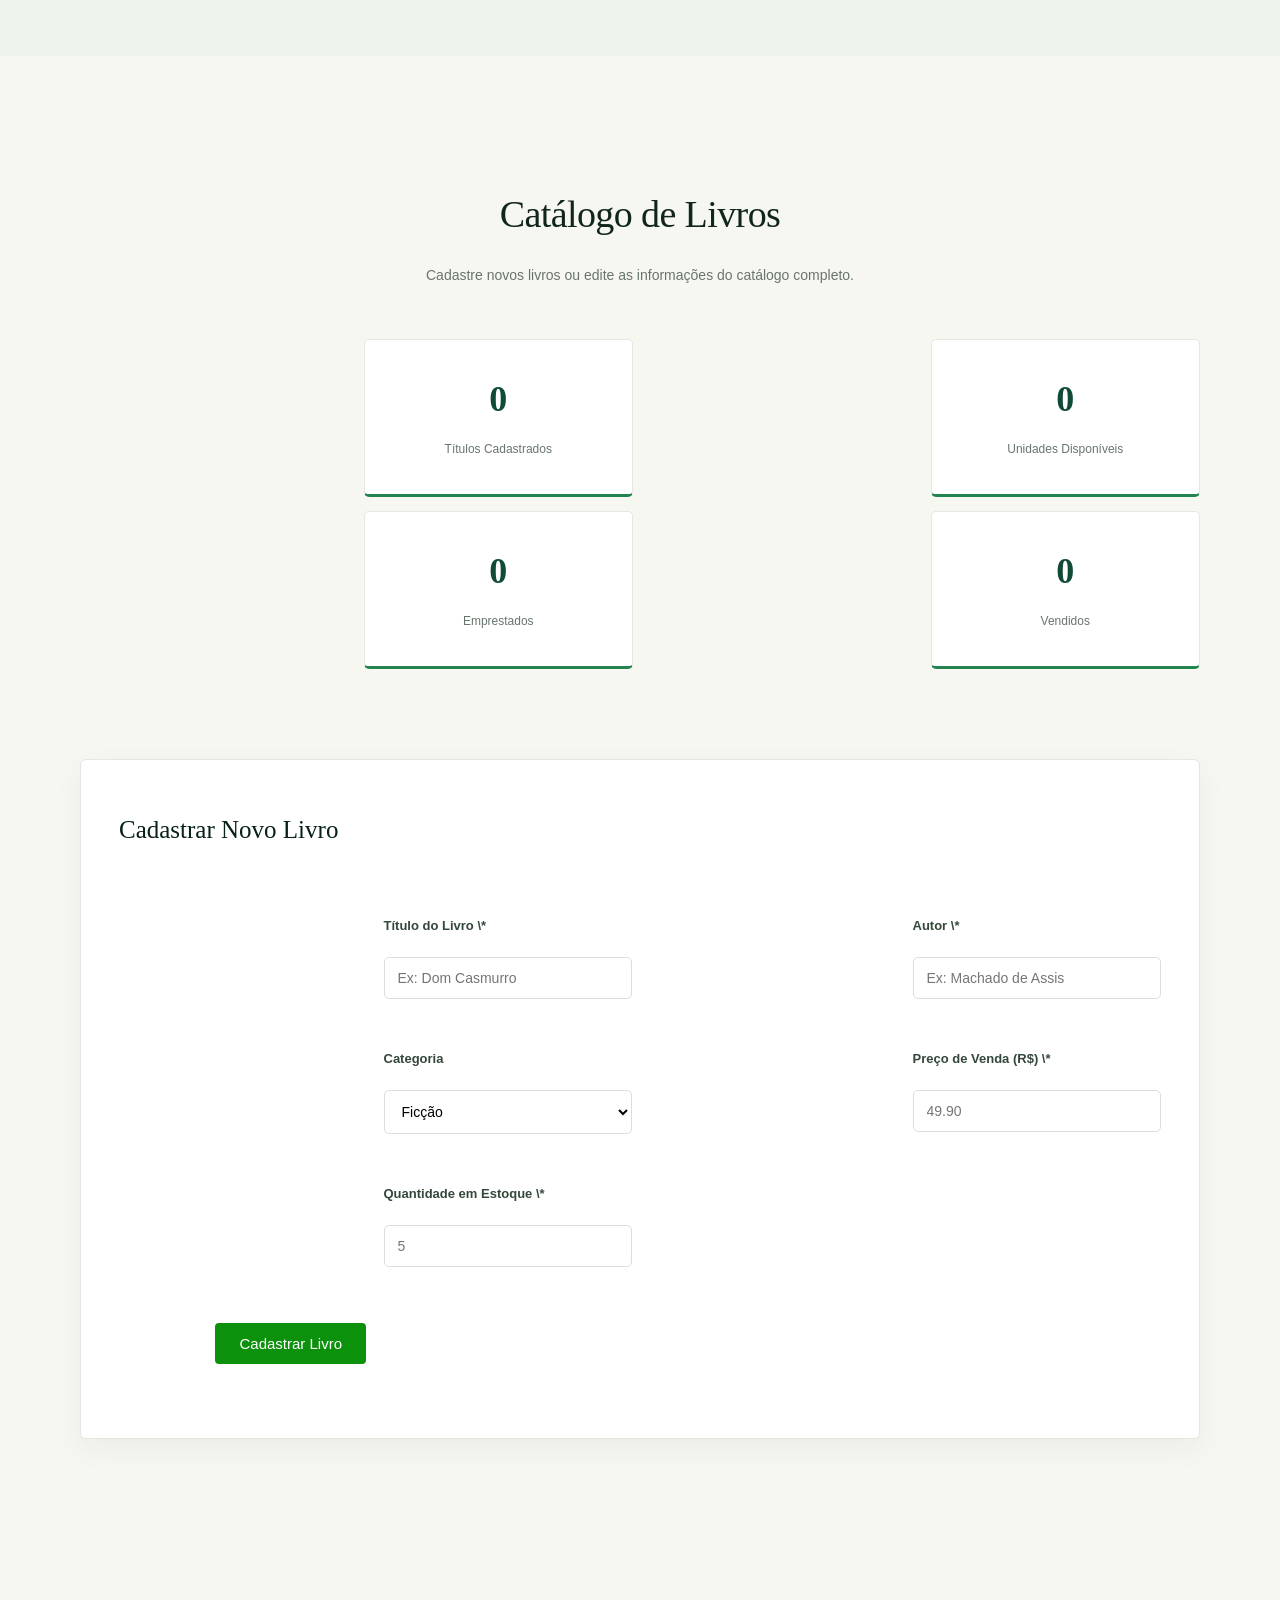
==== commit db671d46: "Transforma a página inicial em navegação por seções independentes" ====
--- a/index.html
+++ b/index.html
@@ -26,7 +26,7 @@
 
 </head>
 
-<body>
+<body data-page="inicio">
 
     <header id="inicio">
 
@@ -42,17 +42,15 @@
 
             <div class="navmenu">
 
-                <ul>        
-
-                    <li><a href="#inicio">Início</a></li>
-
-                    <li><a href="#categorias">Categorias</a></li>
-
-                    <li><a href="#pesquisa" class="nav-destaque"><i class="bx bx-search"></i> Pesquisar</a></li>
-
-                    <li><a href="#catalogo">Gerenciar Livros</a></li>
-
-                </ul>
+                <ul>
+                    <li><a href="index.html">Início</a></li>
+                    <li><a href="catalogo.html">Catálogo</a></li>
+                    <li><a href="pesquisa.html" class="nav-destaque"><i class="bx bx-search"></i> Pesquisar</a></li>
+                    <li><a href="cadastro.html">Cadastrar</a></li>
+                    <li><a href="emprestimos.html">Empréstimos</a></li>
+                    <li><a href="vendas.html">Vendas</a></li>
+                    <li><a href="painel.html">Painel</a></li>
+                </ul>
 
 
 
@@ -82,9 +80,9 @@
 
                 <div class="hero-btns">
 
-                    <a href="#pesquisa" class="btn">Pesquisar no Acervo</a>
-
-                    <a href="#catalogo" class="btn btn-outline">Cadastrar Livro</a>
+                    <a href="pesquisa.html" class="btn">Pesquisar no Acervo</a>
+
+                    <a href="cadastro.html" class="btn btn-outline">Cadastrar Livro</a>
 
                 </div>
 
@@ -298,7 +296,7 @@
 
         <div class="cat-header">
 
-            <h2>Acervo & Gerenciamento</h2>
+            <h2>Catálogo de Livros</h2>
 
             <p>Cadastre novos livros ou edite as informações do catálogo completo.</p>
 </div>
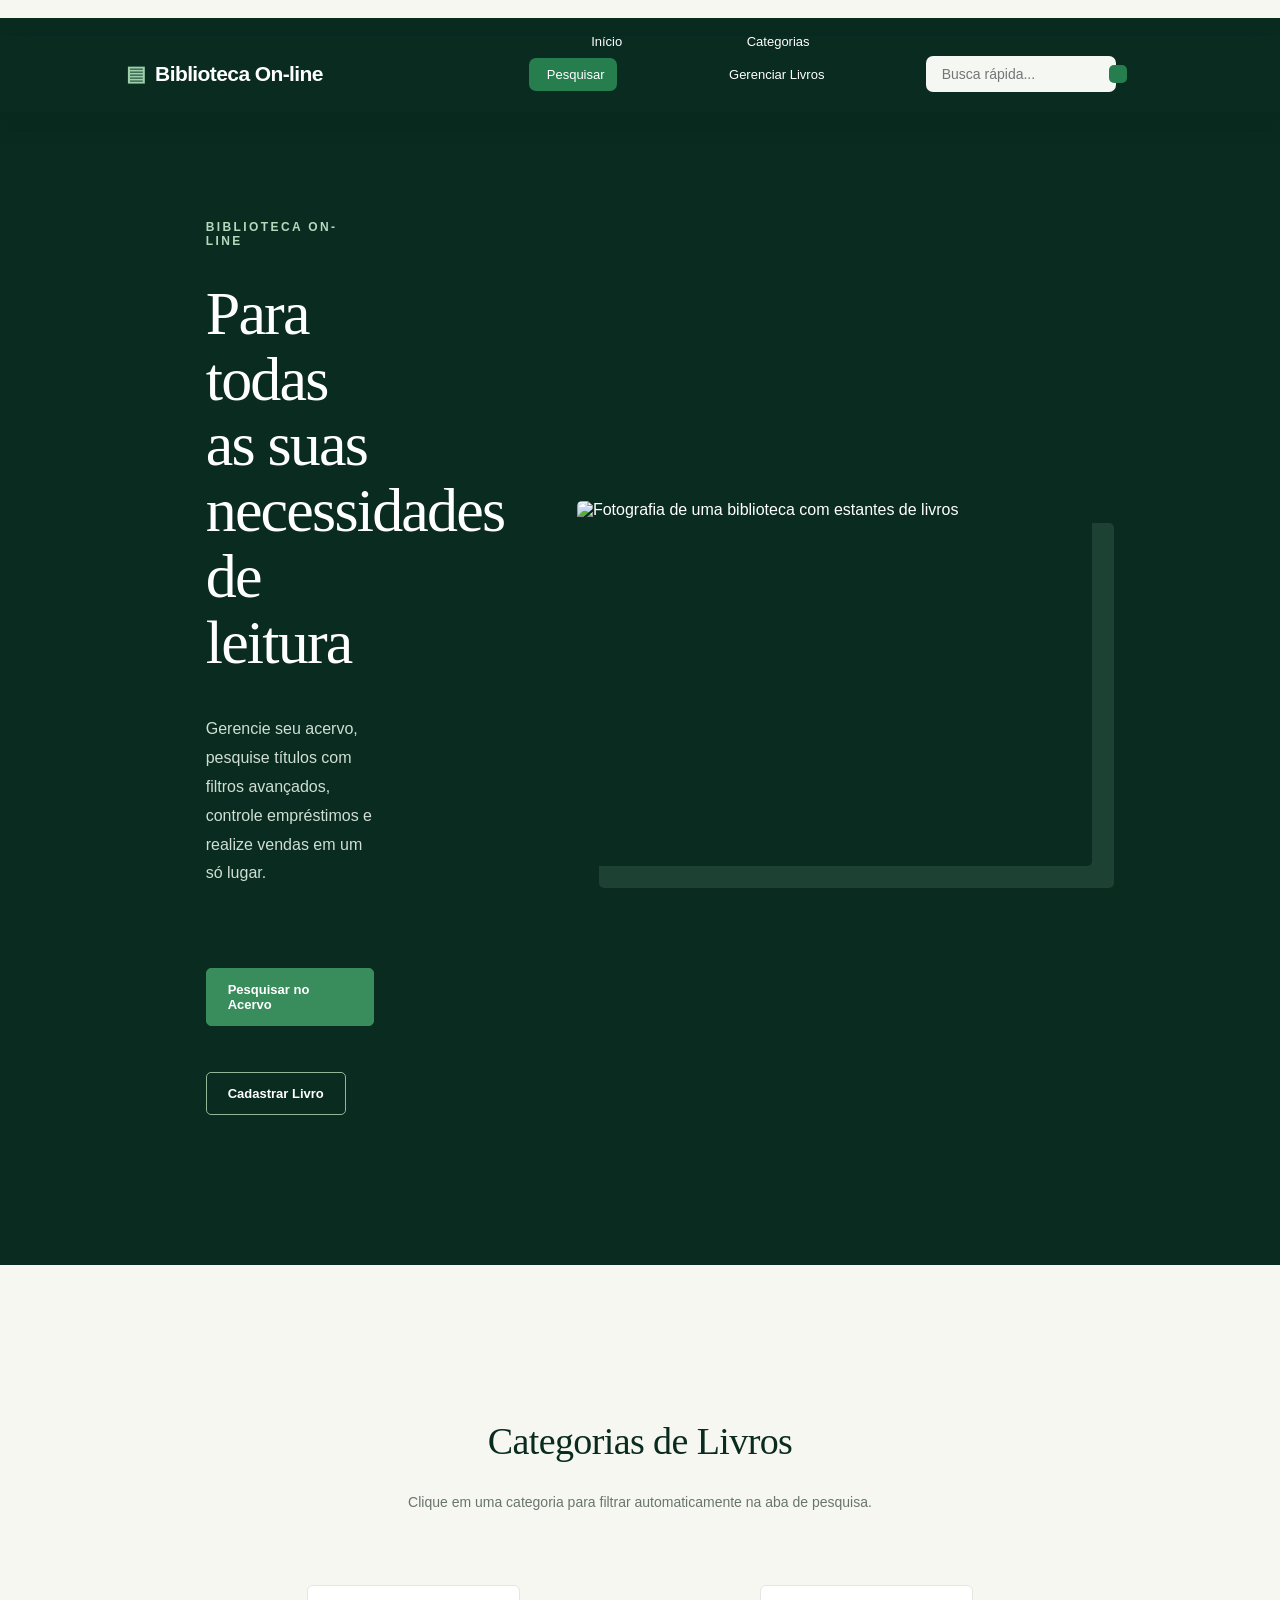
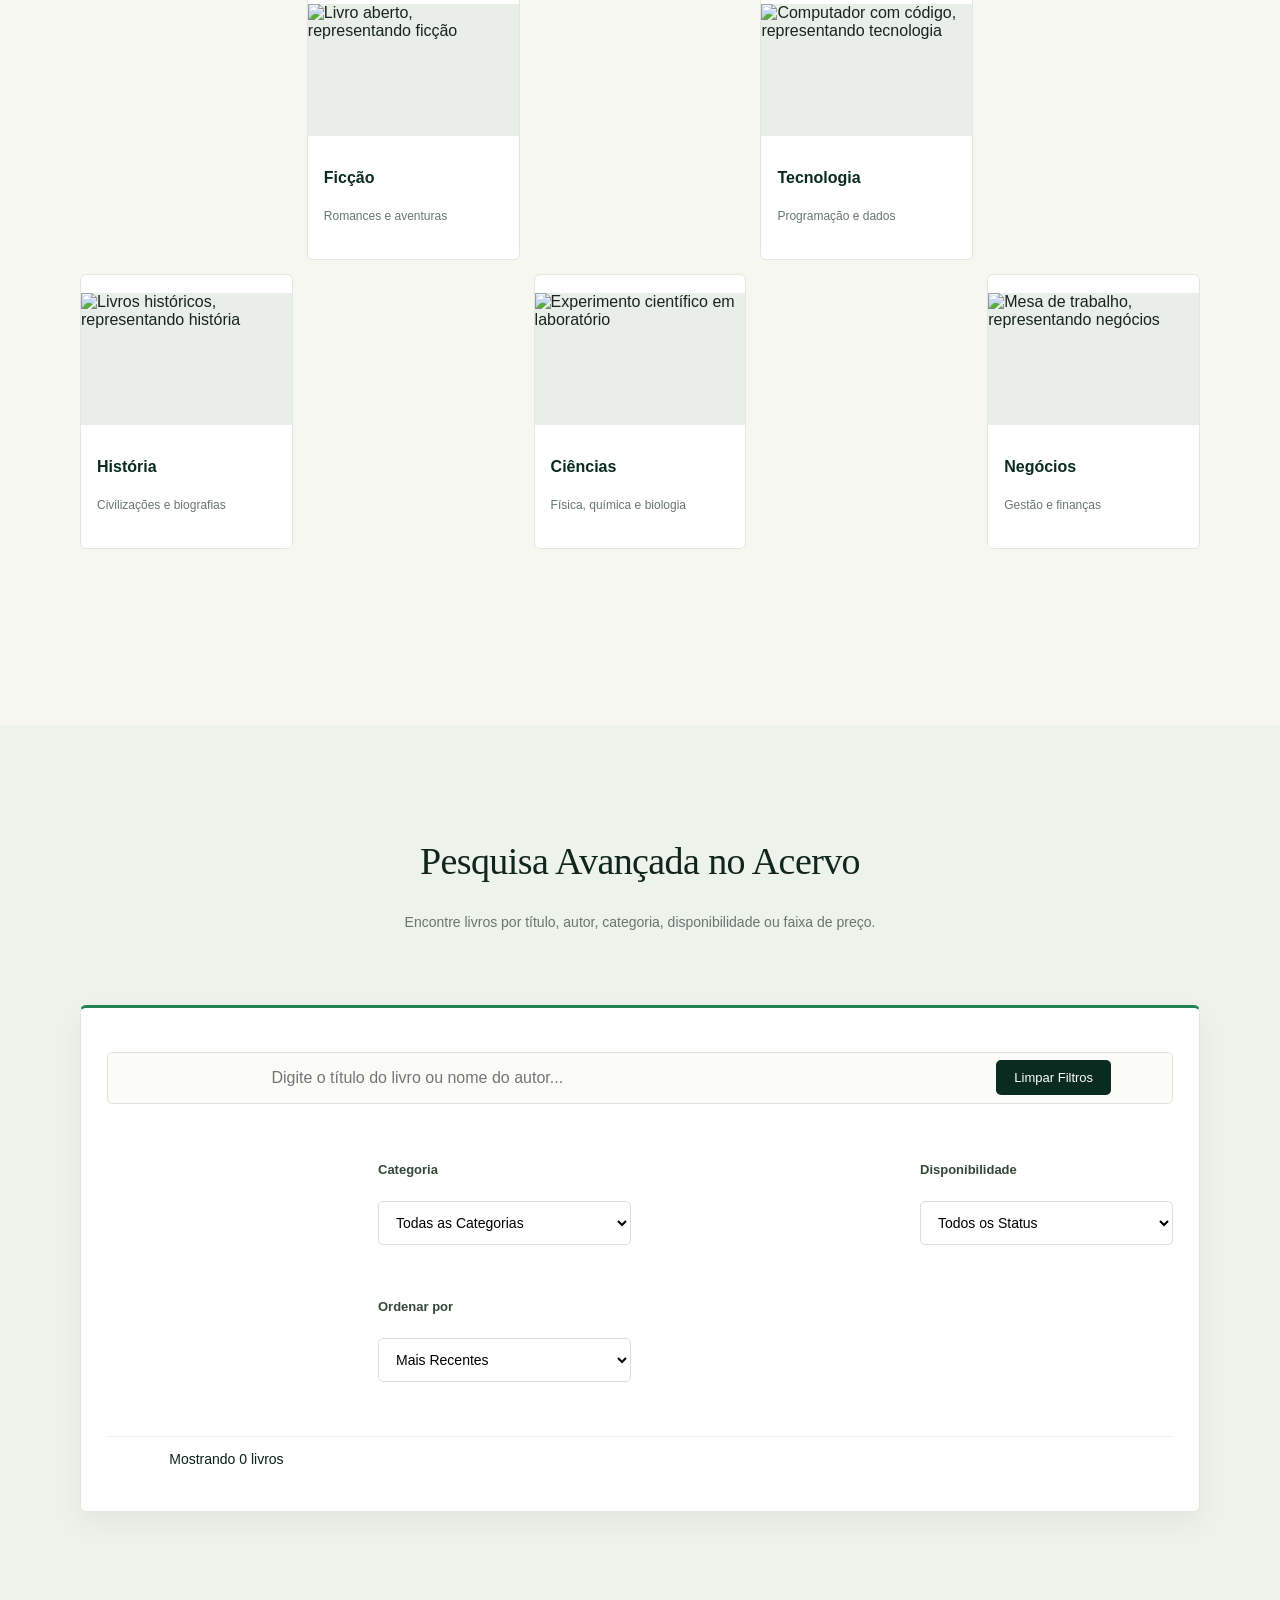
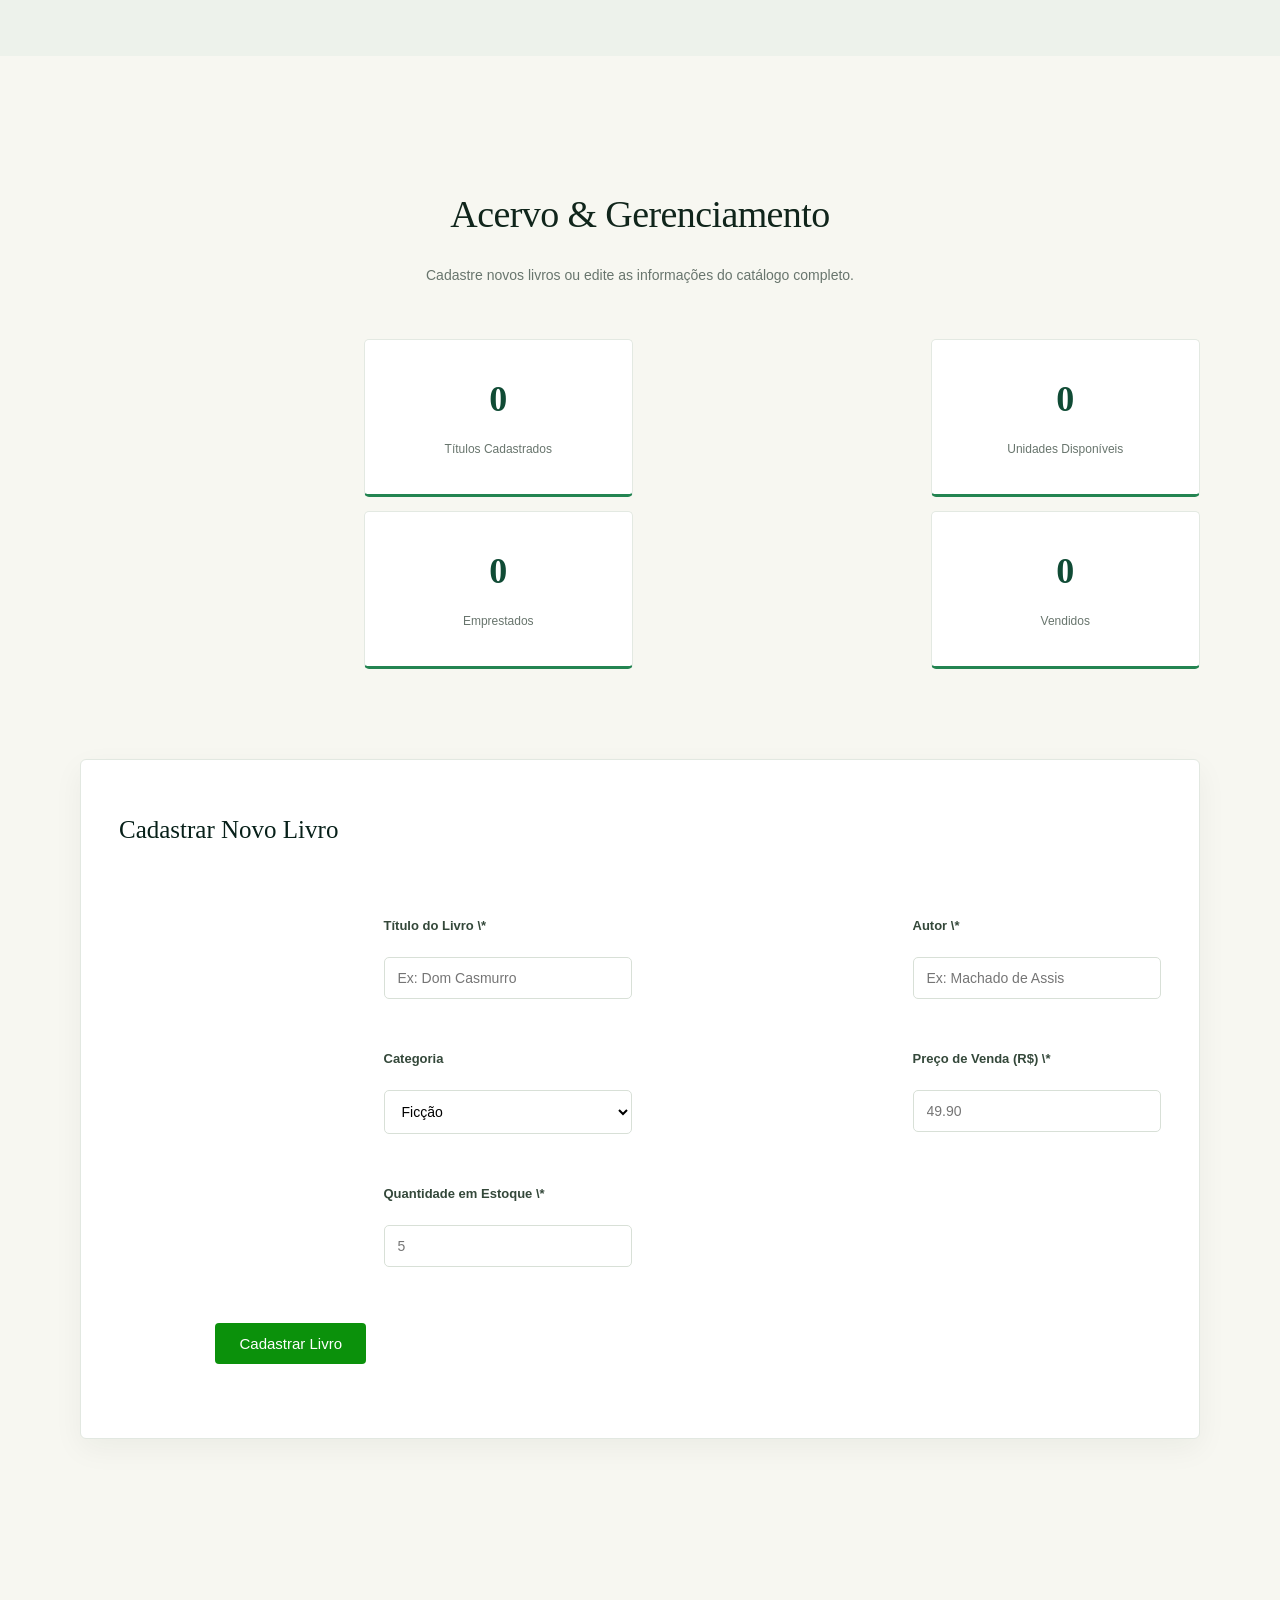
==== commit 20ad9cef: "Restaura o site para antes da divisão em páginas" ====
--- a/index.html
+++ b/index.html
@@ -26,7 +26,7 @@
 
 </head>
 
-<body data-page="inicio">
+<body>
 
     <header id="inicio">
 
@@ -42,15 +42,17 @@
 
             <div class="navmenu">
 
-                <ul>
-                    <li><a href="index.html">Início</a></li>
-                    <li><a href="catalogo.html">Catálogo</a></li>
-                    <li><a href="pesquisa.html" class="nav-destaque"><i class="bx bx-search"></i> Pesquisar</a></li>
-                    <li><a href="cadastro.html">Cadastrar</a></li>
-                    <li><a href="emprestimos.html">Empréstimos</a></li>
-                    <li><a href="vendas.html">Vendas</a></li>
-                    <li><a href="painel.html">Painel</a></li>
-                </ul>
+                <ul>        
+
+                    <li><a href="#inicio">Início</a></li>
+
+                    <li><a href="#categorias">Categorias</a></li>
+
+                    <li><a href="#pesquisa" class="nav-destaque"><i class="bx bx-search"></i> Pesquisar</a></li>
+
+                    <li><a href="#catalogo">Gerenciar Livros</a></li>
+
+                </ul>
 
 
 
@@ -80,9 +82,9 @@
 
                 <div class="hero-btns">
 
-                    <a href="pesquisa.html" class="btn">Pesquisar no Acervo</a>
-
-                    <a href="cadastro.html" class="btn btn-outline">Cadastrar Livro</a>
+                    <a href="#pesquisa" class="btn">Pesquisar no Acervo</a>
+
+                    <a href="#catalogo" class="btn btn-outline">Cadastrar Livro</a>
 
                 </div>
 
@@ -296,7 +298,7 @@
 
         <div class="cat-header">
 
-            <h2>Catálogo de Livros</h2>
+            <h2>Acervo & Gerenciamento</h2>
 
             <p>Cadastre novos livros ou edite as informações do catálogo completo.</p>
 </div>
--- a/style.css
+++ b/style.css
@@ -1237,3 +1237,65 @@
   .pesquisa-barra-principal input { min-width: 0; }
   .btn-limpar-pesquisa { width: 100%; }
 }
+
+
+/* Navegação entre páginas independentes */
+.navmenu ul { flex-wrap: wrap; }
+body[data-page]:not([data-page="inicio"]) .main-header,
+body[data-page]:not([data-page="inicio"]) .categories { display: none !important; }
+body[data-page="inicio"] .pesquisa-section,
+body[data-page="inicio"] .catalogo-section { display: none !important; }
+
+body[data-page="catalogo"] .pesquisa-section,
+body[data-page="catalogo"] .catalogo-section .resumo-painel,
+body[data-page="catalogo"] .catalogo-section .form-container { display: none !important; }
+
+body[data-page="pesquisa"] .categories,
+body[data-page="pesquisa"] .catalogo-section { display: none !important; }
+
+body[data-page="cadastro"] .categories,
+body[data-page="cadastro"] .pesquisa-section,
+body[data-page="cadastro"] .catalogo-section .resumo-painel { display: none !important; }
+body[data-page="cadastro"] .livro-acoes .btn-emprestar,
+body[data-page="cadastro"] .livro-acoes .btn-devolver,
+body[data-page="cadastro"] .livro-acoes .btn-comprar,
+body[data-page="cadastro"] .livro-acoes .btn-excluir { display: none !important; }
+
+body[data-page="emprestimos"] .categories,
+body[data-page="emprestimos"] .pesquisa-section,
+body[data-page="emprestimos"] .catalogo-section .resumo-painel,
+body[data-page="emprestimos"] .catalogo-section .form-container { display: none !important; }
+body[data-page="emprestimos"] .livro-acoes .btn-comprar,
+body[data-page="emprestimos"] .livro-acoes .btn-editar,
+body[data-page="emprestimos"] .livro-acoes .btn-excluir { display: none !important; }
+
+body[data-page="vendas"] .categories,
+body[data-page="vendas"] .pesquisa-section,
+body[data-page="vendas"] .catalogo-section .resumo-painel,
+body[data-page="vendas"] .catalogo-section .form-container { display: none !important; }
+body[data-page="vendas"] .livro-acoes .btn-emprestar,
+body[data-page="vendas"] .livro-acoes .btn-devolver,
+body[data-page="vendas"] .livro-acoes .btn-editar,
+body[data-page="vendas"] .livro-acoes .btn-excluir { display: none !important; }
+
+body[data-page="painel"] .main-header,
+body[data-page="painel"] .categories,
+body[data-page="painel"] .pesquisa-section,
+body[data-page="painel"] .catalogo-section .form-container,
+body[data-page="painel"] .catalogo-section #listaLivros { display: none !important; }
+body[data-page="painel"] .catalogo-section .cat-header { margin-bottom: 28px; }
+
+body[data-page="catalogo"] .catalogo-section .livro-acoes { display: none !important; }
+body[data-page="catalogo"] .catalogo-section { min-height: 70vh; }
+body[data-page="catalogo"] .catalogo-section > .cat-header h2 { font-size: 34px; }
+
+body[data-page="inicio"] .campo-de-busca { display: none; }
+@media (max-width: 700px) {
+  .navmenu ul { justify-content: center; }
+}
+
+/* Ajustes das páginas internas */
+body[data-page]:not([data-page="inicio"]) header { min-height: 0; }
+body[data-page]:not([data-page="pesquisa"]) .campo-de-busca { display: none !important; }
+body[data-page="pesquisa"] .catalogo-section,
+body[data-page="pesquisa"] .categories { display: none !important; }
